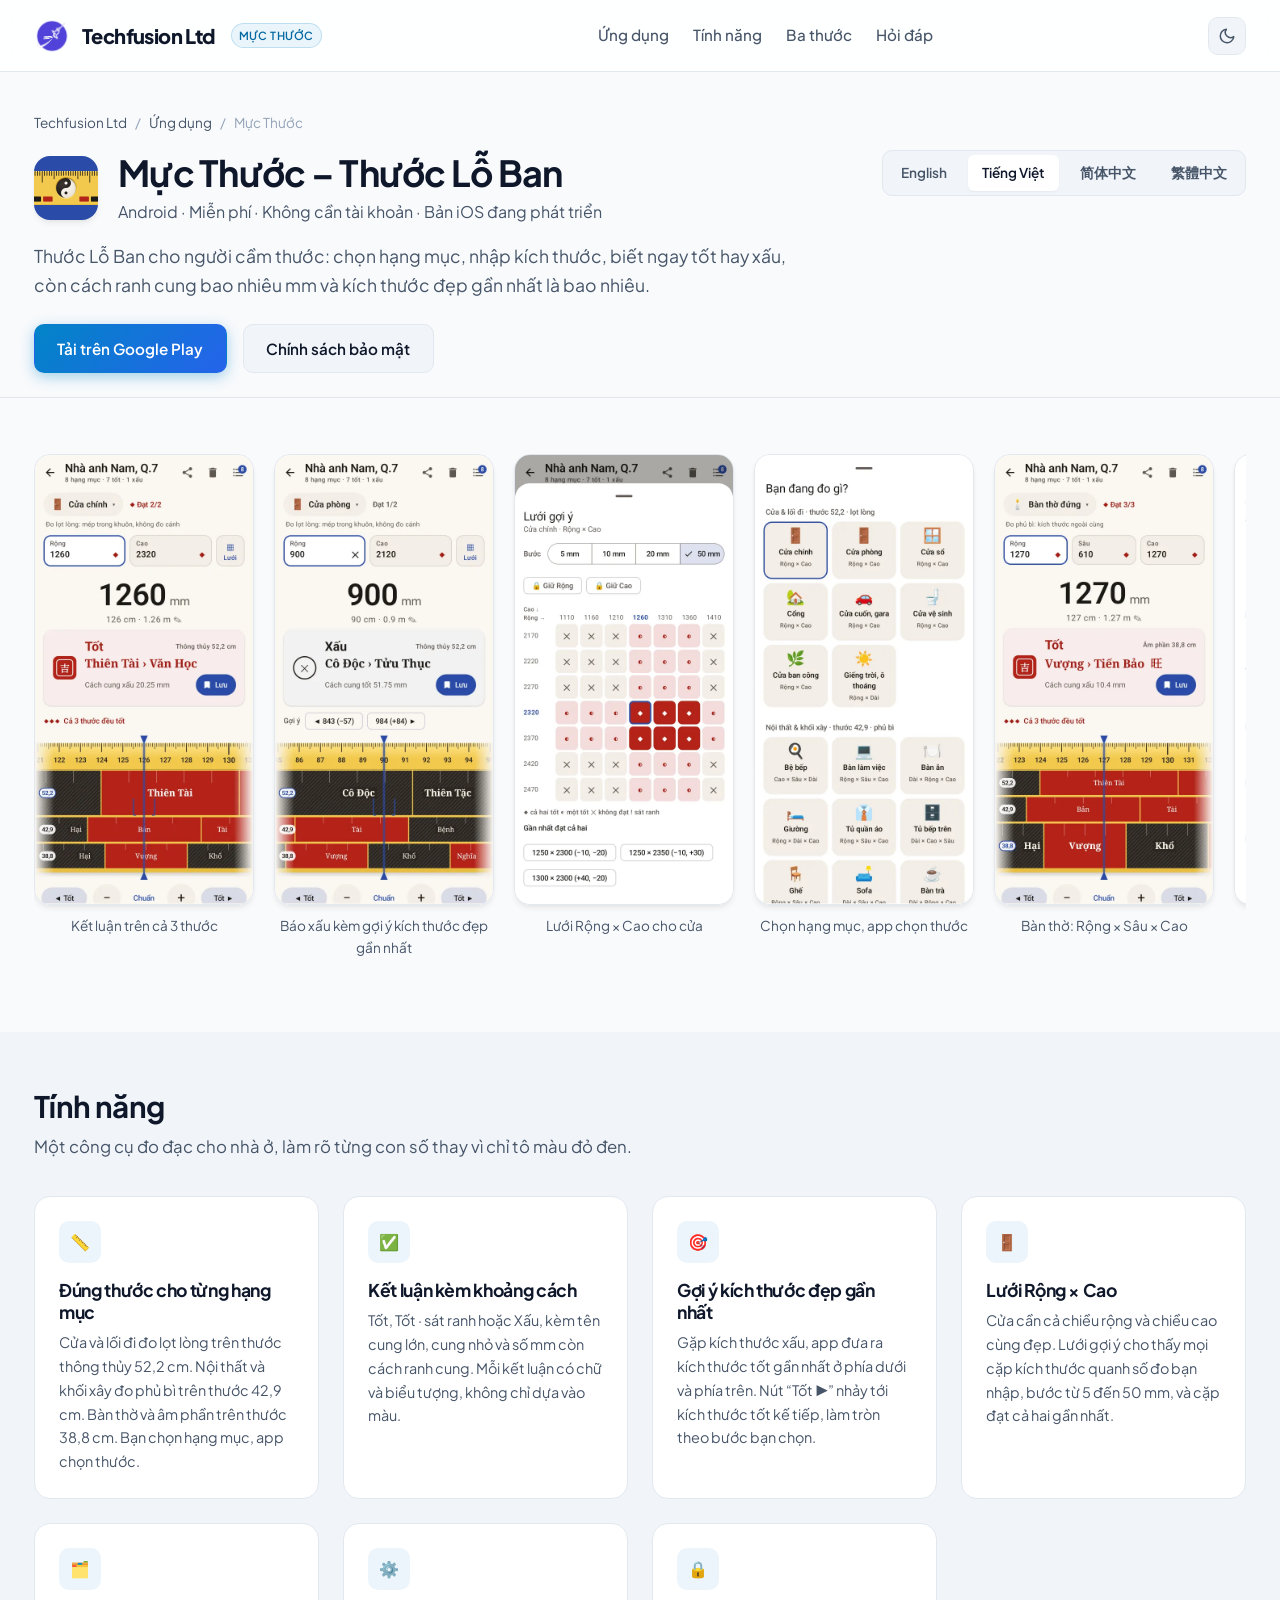
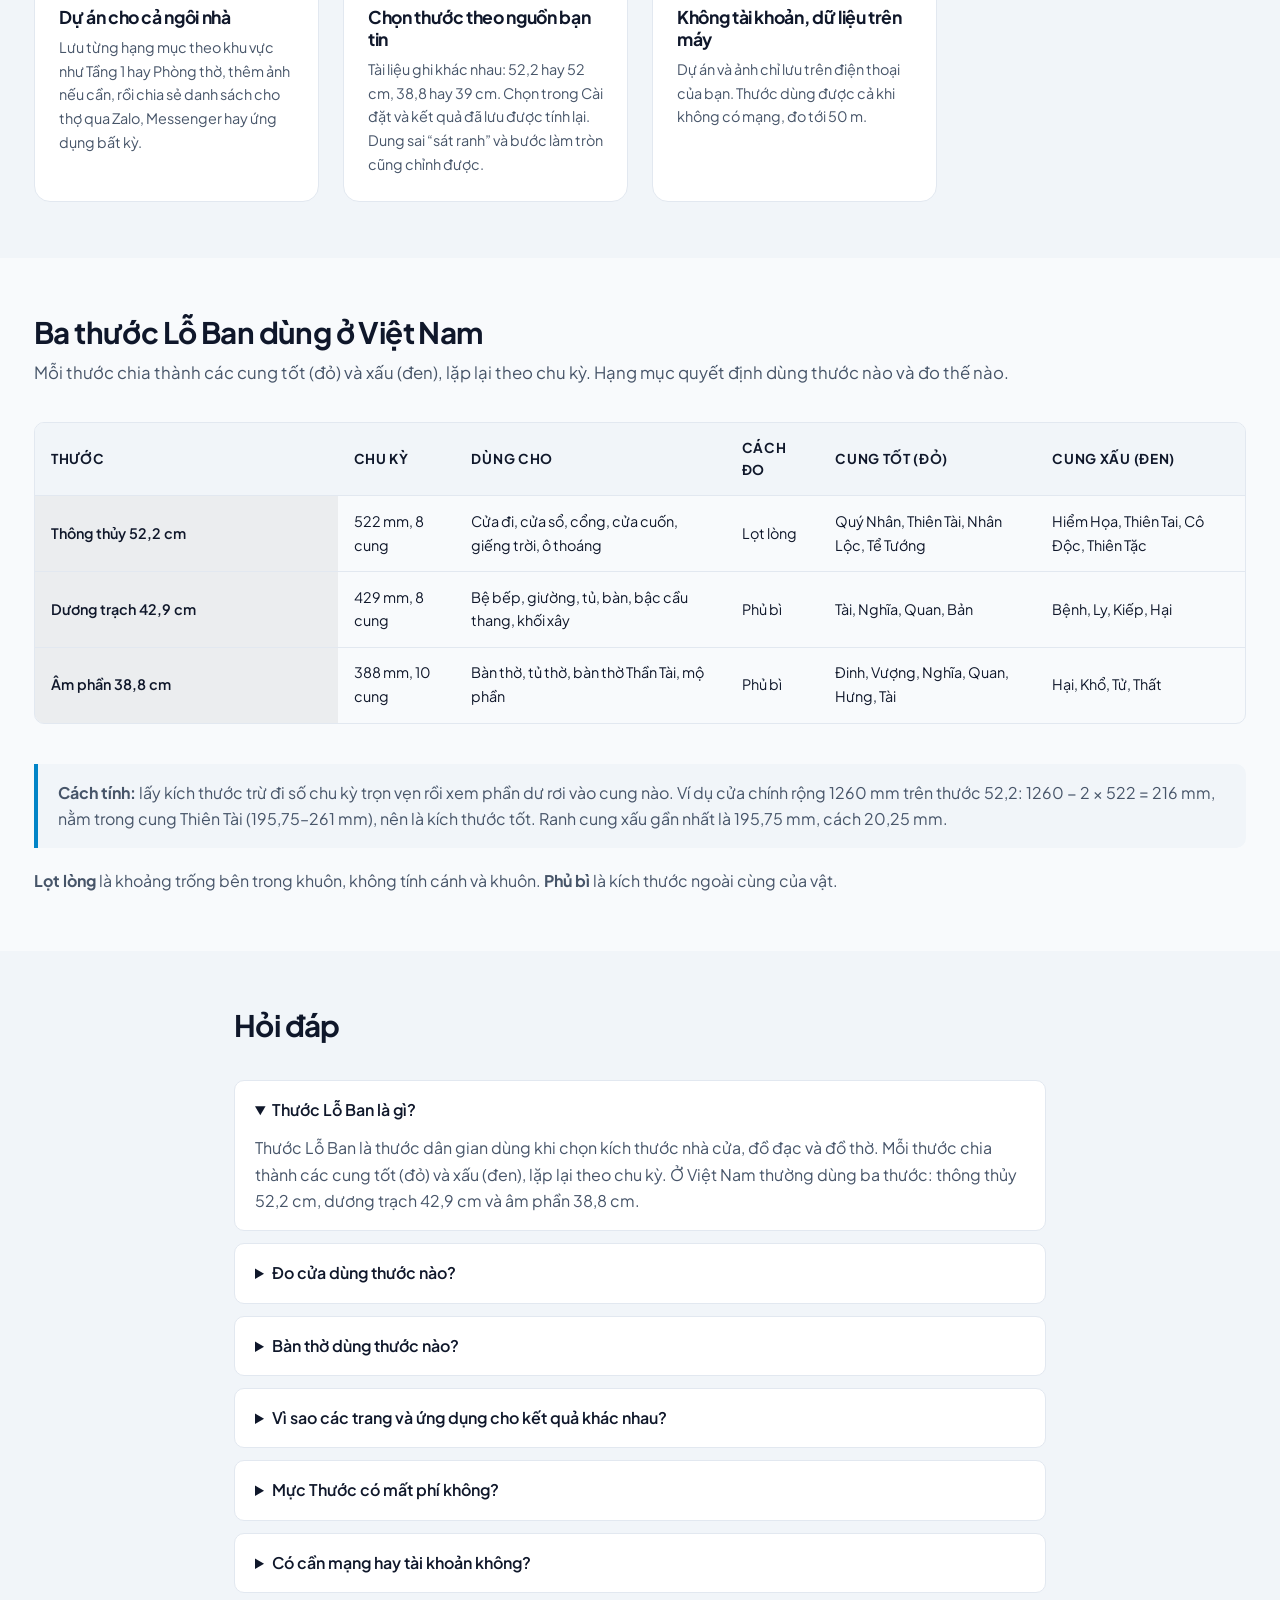
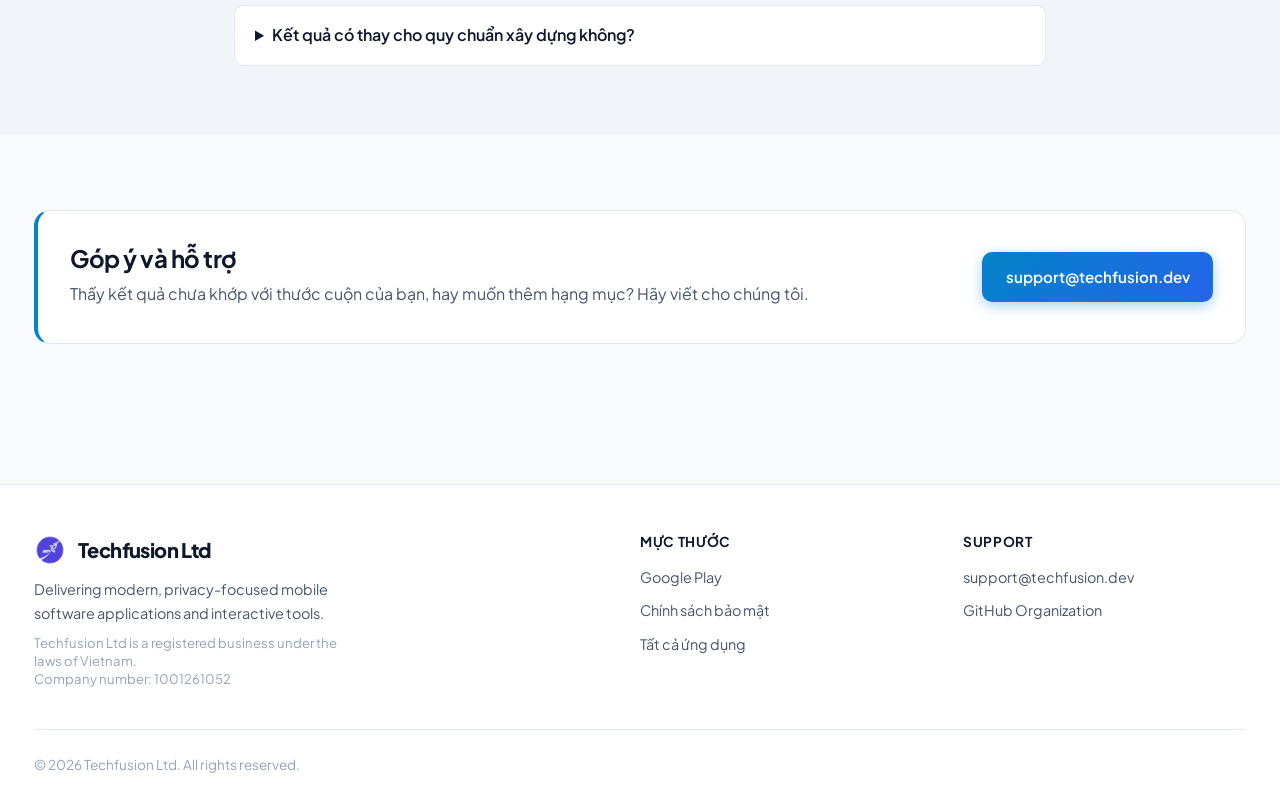
==== muc-thuoc/index.html @ e39470ac "feat(muc-thuoc): pass UTM tags to Google Play and tag store clicks A visit tagged with utm_* (the ap" ====
<!DOCTYPE html>
<html lang="vi">
<head>
  <meta charset="UTF-8">
  <meta name="viewport" content="width=device-width, initial-scale=1.0">
  <title>Mực Thước – Thước Lỗ Ban: tra cung tốt xấu cho cửa, nội thất, bàn thờ</title>
  <meta name="description" content="Mực Thước là ứng dụng thước Lỗ Ban cho Android. Đo cửa trên thước thông thủy 52,2 cm, nội thất trên thước 42,9 cm, bàn thờ trên thước 38,8 cm. Báo tốt hay xấu, cách ranh cung bao nhiêu mm và gợi ý kích thước đẹp gần nhất.">
  <link rel="icon" type="image/png" sizes="48x48" href="../assets/muc-thuoc/favicon-48.png">
  <link rel="apple-touch-icon" href="../assets/muc-thuoc/apple-touch-icon.png">
  <link rel="canonical" href="https://tf.io.vn/muc-thuoc/">
  <link rel="alternate" hreflang="vi" href="https://tf.io.vn/muc-thuoc/">
  <link rel="alternate" hreflang="en" href="https://tf.io.vn/muc-thuoc/en.html">
  <link rel="alternate" hreflang="zh-Hans" href="https://tf.io.vn/muc-thuoc/zh-hans.html">
  <link rel="alternate" hreflang="zh-Hant" href="https://tf.io.vn/muc-thuoc/zh-hant.html">
  <link rel="alternate" hreflang="x-default" href="https://tf.io.vn/muc-thuoc/">
  <meta property="og:type" content="website">
  <meta property="og:title" content="Mực Thước – Thước Lỗ Ban">
  <meta property="og:description" content="Chọn hạng mục, nhập kích thước, biết ngay tốt hay xấu và kích thước đẹp gần nhất. Thước 52,2 · 42,9 · 38,8 cm.">
  <meta property="og:image" content="https://tf.io.vn/assets/muc-thuoc/og.jpg">
  <meta property="og:url" content="https://tf.io.vn/muc-thuoc/">

  <!-- Modern Google Fonts -->
  <link rel="preconnect" href="https://fonts.googleapis.com">
  <link rel="preconnect" href="https://fonts.gstatic.com" crossorigin>
  <link href="https://fonts.googleapis.com/css2?family=JetBrains+Mono:wght@400;500;600&family=Plus+Jakarta+Sans:wght@400;500;600;700;800&display=swap" rel="stylesheet">

  <!-- Stylesheet -->
  <link rel="stylesheet" href="../css/style.css">

  <script type="application/ld+json">
  {
    "@context": "https://schema.org",
    "@type": "MobileApplication",
    "name": "Mực Thước – Thước Lỗ Ban",
    "alternateName": ["Mực Thước", "墨尺", "Thước Lỗ Ban"],
    "inLanguage": "vi",
    "operatingSystem": "Android",
    "applicationCategory": "UtilitiesApplication",
    "description": "Ứng dụng thước Lỗ Ban: đo cửa trên thước thông thủy 52,2 cm (lọt lòng), nội thất trên thước dương trạch 42,9 cm và bàn thờ trên thước âm phần 38,8 cm (phủ bì). Báo tốt, sát ranh hoặc xấu kèm khoảng cách tới ranh cung, gợi ý kích thước đẹp gần nhất, lưới Rộng × Cao cho cửa và dự án lưu theo khu vực.",
    "url": "https://tf.io.vn/muc-thuoc/",
    "image": "https://tf.io.vn/assets/muc-thuoc/icon.png",
    "downloadUrl": "https://play.google.com/store/apps/details?id=dev.techfusion.luban",
    "screenshot": [
      "https://tf.io.vn/assets/muc-thuoc/ruler.webp",
      "https://tf.io.vn/assets/muc-thuoc/suggest.webp",
      "https://tf.io.vn/assets/muc-thuoc/grid.webp"
    ],
    "offers": { "@type": "Offer", "price": "0", "priceCurrency": "VND" },
    "publisher": { "@type": "Organization", "name": "Techfusion Ltd", "url": "https://tf.io.vn/", "email": "support@techfusion.dev" }
  }
  </script>
</head>
<body>

  <!-- Site Navigation Header -->
  <header class="site-header">
    <div class="container header-inner">
      <a href="../index.html" class="brand" aria-label="Techfusion Ltd Home">
        <img src="../assets/logo.png" class="brand-logo" alt="Techfusion Ltd Logo" width="36" height="36">
        <span class="brand-text">Techfusion Ltd</span>
        <span class="brand-badge">Mực Thước</span>
      </a>

      <nav aria-label="Main Navigation">
        <ul class="nav-links">
          <li><a href="../index.html#apps" class="nav-link">Ứng dụng</a></li>
          <li><a href="#features" class="nav-link">Tính năng</a></li>
          <li><a href="#rulers" class="nav-link">Ba thước</a></li>
          <li><a href="#faq" class="nav-link">Hỏi đáp</a></li>
        </ul>
      </nav>

      <div class="header-actions">
        <button id="theme-toggle" class="theme-toggle-btn" aria-label="Toggle Dark / Light Theme" title="Toggle Theme">
          <svg id="sun-icon" viewBox="0 0 24 24" fill="none" stroke="currentColor" stroke-width="2" stroke-linecap="round" stroke-linejoin="round">
            <circle cx="12" cy="12" r="5"></circle>
            <line x1="12" y1="1" x2="12" y2="3"></line>
            <line x1="12" y1="21" x2="12" y2="23"></line>
            <line x1="4.22" y1="4.22" x2="5.64" y2="5.64"></line>
            <line x1="18.36" y1="18.36" x2="19.78" y2="19.78"></line>
            <line x1="1" y1="12" x2="3" y2="12"></line>
            <line x1="21" y1="12" x2="23" y2="12"></line>
            <line x1="4.22" y1="19.78" x2="5.64" y2="18.36"></line>
            <line x1="18.36" y1="5.64" x2="19.78" y2="4.22"></line>
          </svg>
          <svg id="moon-icon" style="display:none;" viewBox="0 0 24 24" fill="none" stroke="currentColor" stroke-width="2" stroke-linecap="round" stroke-linejoin="round">
            <path d="M21 12.79A9 9 0 1 1 11.21 3 7 7 0 0 0 21 12.79z"></path>
          </svg>
        </button>
      </div>
    </div>
  </header>

  <!-- Main Content Area -->
  <main class="main-content">

    <!-- App Header Bar -->
    <section class="policy-header">
      <div class="container">

        <nav class="breadcrumb" aria-label="Breadcrumb">
          <a href="../index.html">Techfusion Ltd</a>
          <span>/</span>
          <a href="../index.html#apps">Ứng dụng</a>
          <span>/</span>
          <span>Mực Thước</span>
        </nav>

        <div class="policy-title-container">
          <div style="display: flex; align-items: center; gap: 1.25rem; flex-wrap: wrap;">
            <div class="app-icon" style="box-shadow: var(--shadow-md);"><img src="../assets/muc-thuoc/icon.png" alt="Mực Thước app icon" width="64" height="64"></div>
            <div>
              <h1 class="policy-title">Mực Thước – Thước Lỗ Ban</h1>
              <p style="margin-top: 0.25rem; font-size: 1rem;">Android · Miễn phí · Không cần tài khoản · Bản iOS đang phát triển</p>
            </div>
          </div>

          <nav class="language-switch-bar" aria-label="Language Selector">
            <a class="lang-btn" href="en.html" hreflang="en">English</a>
            <a class="lang-btn active" href="./" hreflang="vi" aria-current="page">Tiếng Việt</a>
            <a class="lang-btn" href="zh-hans.html" hreflang="zh-Hans">简体中文</a>
            <a class="lang-btn" href="zh-hant.html" hreflang="zh-Hant">繁體中文</a>
          </nav>
        </div>

        <p style="font-size: 1.1rem; max-width: 760px; margin-bottom: 1.5rem;">
          Thước Lỗ Ban cho người cầm thước: chọn hạng mục, nhập kích thước, biết ngay tốt hay xấu, còn cách ranh cung bao nhiêu mm và kích thước đẹp gần nhất là bao nhiêu.
        </p>

        <div class="hero-actions" style="justify-content: flex-start;">
          <a href="https://play.google.com/store/apps/details?id=dev.techfusion.luban" data-umami-event="google-play" class="btn btn-primary" rel="noopener">Tải trên Google Play</a>
          <a href="../privacy/muc-thuoc.html" class="btn btn-secondary">Chính sách bảo mật</a>
        </div>
      </div>
    </section>

    <!-- Screenshots -->
    <section class="section" aria-label="Ảnh màn hình">
      <div class="container">
        <div class="screens">
          <figure>
            <img src="../assets/muc-thuoc/ruler.webp" width="540" height="1112" alt="Cửa chính rộng 1260 mm: Tốt, cung Thiên Tài trên thước thông thủy 52,2 cm, cả 3 thước đều tốt">
            <figcaption>Kết luận trên cả 3 thước</figcaption>
          </figure>
          <figure>
            <img src="../assets/muc-thuoc/suggest.webp" width="540" height="1112" loading="lazy" alt="Cửa phòng rộng 900 mm: Xấu, cung Cô Độc, gợi ý 843 mm hoặc 984 mm">
            <figcaption>Báo xấu kèm gợi ý kích thước đẹp gần nhất</figcaption>
          </figure>
          <figure>
            <img src="../assets/muc-thuoc/grid.webp" width="540" height="1112" loading="lazy" alt="Lưới gợi ý Rộng × Cao cho cửa chính, bước 50 mm">
            <figcaption>Lưới Rộng × Cao cho cửa</figcaption>
          </figure>
          <figure>
            <img src="../assets/muc-thuoc/presets.webp" width="540" height="1112" loading="lazy" alt="Chọn hạng mục: cửa, cổng, giếng trời, bệ bếp, giường, tủ quần áo">
            <figcaption>Chọn hạng mục, app chọn thước</figcaption>
          </figure>
          <figure>
            <img src="../assets/muc-thuoc/altar.webp" width="540" height="1112" loading="lazy" alt="Bàn thờ đứng rộng 1270 mm: Tốt, cung Vượng trên thước âm phần 38,8 cm, đạt 3/3">
            <figcaption>Bàn thờ: Rộng × Sâu × Cao</figcaption>
          </figure>
          <figure>
            <img src="../assets/muc-thuoc/items.webp" width="540" height="1112" loading="lazy" alt="Danh sách hạng mục của dự án, nhóm theo khu vực">
            <figcaption>Lưu hạng mục theo dự án</figcaption>
          </figure>
        </div>
      </div>
    </section>

    <!-- Features -->
    <section id="features" class="section" style="background-color: var(--bg-surface);">
      <div class="container">
        <div class="section-header">
          <h2 class="section-title">Tính năng</h2>
          <p class="section-desc">Một công cụ đo đạc cho nhà ở, làm rõ từng con số thay vì chỉ tô màu đỏ đen.</p>
        </div>

        <div class="features-grid">
          <div class="feature-box">
            <div class="feature-box-icon">📏</div>
            <h3 class="feature-box-title">Đúng thước cho từng hạng mục</h3>
            <p class="feature-box-desc">Cửa và lối đi đo lọt lòng trên thước thông thủy 52,2 cm. Nội thất và khối xây đo phủ bì trên thước 42,9 cm. Bàn thờ và âm phần trên thước 38,8 cm. Bạn chọn hạng mục, app chọn thước.</p>
          </div>
          <div class="feature-box">
            <div class="feature-box-icon">✅</div>
            <h3 class="feature-box-title">Kết luận kèm khoảng cách</h3>
            <p class="feature-box-desc">Tốt, Tốt · sát ranh hoặc Xấu, kèm tên cung lớn, cung nhỏ và số mm còn cách ranh cung. Mỗi kết luận có chữ và biểu tượng, không chỉ dựa vào màu.</p>
          </div>
          <div class="feature-box">
            <div class="feature-box-icon">🎯</div>
            <h3 class="feature-box-title">Gợi ý kích thước đẹp gần nhất</h3>
            <p class="feature-box-desc">Gặp kích thước xấu, app đưa ra kích thước tốt gần nhất ở phía dưới và phía trên. Nút “Tốt ▶” nhảy tới kích thước tốt kế tiếp, làm tròn theo bước bạn chọn.</p>
          </div>
          <div class="feature-box">
            <div class="feature-box-icon">🚪</div>
            <h3 class="feature-box-title">Lưới Rộng × Cao</h3>
            <p class="feature-box-desc">Cửa cần cả chiều rộng và chiều cao cùng đẹp. Lưới gợi ý cho thấy mọi cặp kích thước quanh số đo bạn nhập, bước từ 5 đến 50 mm, và cặp đạt cả hai gần nhất.</p>
          </div>
          <div class="feature-box">
            <div class="feature-box-icon">🗂️</div>
            <h3 class="feature-box-title">Dự án cho cả ngôi nhà</h3>
            <p class="feature-box-desc">Lưu từng hạng mục theo khu vực như Tầng 1 hay Phòng thờ, thêm ảnh nếu cần, rồi chia sẻ danh sách cho thợ qua Zalo, Messenger hay ứng dụng bất kỳ.</p>
          </div>
          <div class="feature-box">
            <div class="feature-box-icon">⚙️</div>
            <h3 class="feature-box-title">Chọn thước theo nguồn bạn tin</h3>
            <p class="feature-box-desc">Tài liệu ghi khác nhau: 52,2 hay 52 cm, 38,8 hay 39 cm. Chọn trong Cài đặt và kết quả đã lưu được tính lại. Dung sai “sát ranh” và bước làm tròn cũng chỉnh được.</p>
          </div>
          <div class="feature-box">
            <div class="feature-box-icon">🔒</div>
            <h3 class="feature-box-title">Không tài khoản, dữ liệu trên máy</h3>
            <p class="feature-box-desc">Dự án và ảnh chỉ lưu trên điện thoại của bạn. Thước dùng được cả khi không có mạng, đo tới 50 m.</p>
          </div>
        </div>
      </div>
    </section>

    <!-- The three rulers -->
    <section id="rulers" class="section">
      <div class="container">
        <div class="section-header">
          <h2 class="section-title">Ba thước Lỗ Ban dùng ở Việt Nam</h2>
          <p class="section-desc">Mỗi thước chia thành các cung tốt (đỏ) và xấu (đen), lặp lại theo chu kỳ. Hạng mục quyết định dùng thước nào và đo thế nào.</p>
        </div>

        <div class="summary-table-container">
          <table class="summary-table">
            <thead>
              <tr>
                <th>Thước</th>
                <th>Chu kỳ</th>
                <th>Dùng cho</th>
                <th>Cách đo</th>
                <th>Cung tốt (đỏ)</th>
                <th>Cung xấu (đen)</th>
              </tr>
            </thead>
            <tbody>
              <tr>
                <td>Thông thủy 52,2 cm</td>
                <td>522 mm, 8 cung</td>
                <td>Cửa đi, cửa sổ, cổng, cửa cuốn, giếng trời, ô thoáng</td>
                <td>Lọt lòng</td>
                <td>Quý Nhân, Thiên Tài, Nhân Lộc, Tể Tướng</td>
                <td>Hiểm Họa, Thiên Tai, Cô Độc, Thiên Tặc</td>
              </tr>
              <tr>
                <td>Dương trạch 42,9 cm</td>
                <td>429 mm, 8 cung</td>
                <td>Bệ bếp, giường, tủ, bàn, bậc cầu thang, khối xây</td>
                <td>Phủ bì</td>
                <td>Tài, Nghĩa, Quan, Bản</td>
                <td>Bệnh, Ly, Kiếp, Hại</td>
              </tr>
              <tr>
                <td>Âm phần 38,8 cm</td>
                <td>388 mm, 10 cung</td>
                <td>Bàn thờ, tủ thờ, bàn thờ Thần Tài, mộ phần</td>
                <td>Phủ bì</td>
                <td>Đinh, Vượng, Nghĩa, Quan, Hưng, Tài</td>
                <td>Hại, Khổ, Tử, Thất</td>
              </tr>
            </tbody>
          </table>
        </div>

        <div class="highlight-box">
          <p><strong>Cách tính:</strong> lấy kích thước trừ đi số chu kỳ trọn vẹn rồi xem phần dư rơi vào cung nào. Ví dụ cửa chính rộng 1260 mm trên thước 52,2: 1260 − 2 × 522 = 216 mm, nằm trong cung Thiên Tài (195,75–261 mm), nên là kích thước tốt. Ranh cung xấu gần nhất là 195,75 mm, cách 20,25 mm.</p>
        </div>
        <p><strong>Lọt lòng</strong> là khoảng trống bên trong khuôn, không tính cánh và khuôn. <strong>Phủ bì</strong> là kích thước ngoài cùng của vật.</p>
      </div>
    </section>

    <!-- FAQ -->
    <section id="faq" class="section" style="background-color: var(--bg-surface);">
      <div class="container faq" style="max-width: 860px;">
        <div class="section-header">
          <h2 class="section-title">Hỏi đáp</h2>
        </div>

        <details open>
          <summary>Thước Lỗ Ban là gì?</summary>
          <p>Thước Lỗ Ban là thước dân gian dùng khi chọn kích thước nhà cửa, đồ đạc và đồ thờ. Mỗi thước chia thành các cung tốt (đỏ) và xấu (đen), lặp lại theo chu kỳ. Ở Việt Nam thường dùng ba thước: thông thủy 52,2 cm, dương trạch 42,9 cm và âm phần 38,8 cm.</p>
        </details>
        <details>
          <summary>Đo cửa dùng thước nào?</summary>
          <p>Thước thông thủy 52,2 cm, đo lọt lòng: khoảng trống bên trong khuôn cửa, không tính cánh. Nên kiểm tra cả chiều rộng và chiều cao. Mực Thước báo “Đạt 2/2” khi cả hai cùng tốt, và lưới Rộng × Cao giúp tìm cặp kích thước đạt cả hai.</p>
        </details>
        <details>
          <summary>Bàn thờ dùng thước nào?</summary>
          <p>Thước âm phần 38,8 cm (thước Đinh Lan), đo phủ bì: kích thước ngoài cùng của bàn thờ. Nên kiểm tra cả rộng, sâu và cao.</p>
        </details>
        <details>
          <summary>Vì sao các trang và ứng dụng cho kết quả khác nhau?</summary>
          <p>Vì các nguồn không thống nhất: thước thông thủy được ghi 52,2 hoặc 52 cm, thước âm phần 38,8 hoặc 39 cm, và có nơi dùng thước 38,8 cho cả đồ nội thất. Nhiều kích thước phổ biến lại nằm sát ranh cung, nên chỉ lệch vài mm là đổi kết luận. Mực Thước ghi rõ thước đã dùng cho mỗi kết quả, cho chọn biến thể trong Cài đặt và báo “sát ranh” khi kích thước cách ranh ít hơn mức dung sai.</p>
        </details>
        <details>
          <summary>Mực Thước có mất phí không?</summary>
          <p>Tải và dùng thước miễn phí, kèm 1 dự án. Mua một lần trên Google Play để tạo dự án không giới hạn và tắt quảng cáo, hoặc chỉ mua gói tắt quảng cáo. Bản miễn phí có một banner nhỏ ở danh sách dự án, không bao giờ che thước hay kết luận.</p>
        </details>
        <details>
          <summary>Có cần mạng hay tài khoản không?</summary>
          <p>Không cần tài khoản. Thước và dự án dùng được khi không có mạng. Mạng chỉ dùng để tải quảng cáo và mua hàng qua Google Play.</p>
        </details>
        <details>
          <summary>Kết quả có thay cho quy chuẩn xây dựng không?</summary>
          <p>Không. Thước Lỗ Ban là phong tục để tham khảo. Kích thước cửa, cầu thang hay lan can vẫn phải theo quy chuẩn xây dựng và tư vấn kỹ thuật.</p>
        </details>
      </div>
    </section>

    <!-- Support & Contact Section -->
    <section id="contact" class="section">
      <div class="container">
        <div class="highlight-box" style="background-color: var(--bg-secondary); border: 1px solid var(--border-subtle); border-left: 4px solid var(--accent-primary); border-radius: var(--radius-lg); padding: 2rem; display: flex; justify-content: space-between; align-items: center; flex-wrap: wrap; gap: 1.5rem;">
          <div>
            <h2 style="font-size: 1.5rem; margin-bottom: 0.5rem;">Góp ý và hỗ trợ</h2>
            <p style="margin-bottom: 0.25rem;">Thấy kết quả chưa khớp với thước cuộn của bạn, hay muốn thêm hạng mục? Hãy viết cho chúng tôi.</p>
          </div>
          <div>
            <a href="mailto:support@techfusion.dev" class="btn btn-primary">support@techfusion.dev</a>
          </div>
        </div>
      </div>
    </section>

  </main>

  <!-- Global Footer -->
  <footer class="site-footer">
    <div class="container">
      <div class="footer-inner">
        <div class="footer-brand">
          <div class="brand" style="margin-bottom: 0.75rem;">
            <img src="../assets/logo.png" class="brand-logo" alt="Techfusion Ltd Logo" width="32" height="32">
            <span class="brand-text">Techfusion Ltd</span>
          </div>
          <p>Delivering modern, privacy-focused mobile software applications and interactive tools.</p>
          <p style="font-size: 0.82rem; color: var(--text-muted); margin-top: 0.5rem; line-height: 1.4;">
            Techfusion Ltd is a registered business under the laws of Vietnam.<br>Company number: 1001261052
          </p>
        </div>

        <div>
          <h4 class="footer-heading">Mực Thước</h4>
          <ul class="footer-links">
            <li><a href="https://play.google.com/store/apps/details?id=dev.techfusion.luban" data-umami-event="google-play" rel="noopener">Google Play</a></li>
            <li><a href="../privacy/muc-thuoc.html">Chính sách bảo mật</a></li>
            <li><a href="../index.html#apps">Tất cả ứng dụng</a></li>
          </ul>
        </div>

        <div>
          <h4 class="footer-heading">Support</h4>
          <ul class="footer-links">
            <li><a href="mailto:support@techfusion.dev">support@techfusion.dev</a></li>
            <li><a href="https://github.com/techfusionltd" target="_blank" rel="noopener">GitHub Organization</a></li>
          </ul>
        </div>
      </div>

      <div class="footer-bottom">
        <div>&copy; 2026 Techfusion Ltd. All rights reserved.</div>
      </div>
    </div>
  </footer>

  <script src="../js/main.js"></script>
</body>
</html>
---- css/style.css ----
:root {
  --font-sans: 'Plus Jakarta Sans', -apple-system, BlinkMacSystemFont, 'Segoe UI', Roboto, Helvetica, Arial, sans-serif;
  --font-mono: 'JetBrains Mono', ui-monospace, SFMono-Regular, Menlo, Monaco, Consolas, monospace;

  /* Color Palette - Default Dark/Modern Slate */
  --bg-primary: #0b0f19;
  --bg-secondary: #111827;
  --bg-surface: #1a2234;
  --bg-surface-hover: #222d44;
  --bg-glass: rgba(17, 24, 39, 0.75);
  --border-subtle: #243049;
  --border-focus: #3b82f6;

  --text-primary: #f8fafc;
  --text-secondary: #94a3b8;
  --text-muted: #64748b;
  
  --accent-primary: #38bdf8;
  --accent-secondary: #818cf8;
  --accent-glow: rgba(56, 189, 248, 0.15);
  
  --badge-bg: rgba(56, 189, 248, 0.1);
  --badge-text: #38bdf8;
  --badge-border: rgba(56, 189, 248, 0.25);

  --success: #10b981;
  --success-bg: rgba(16, 185, 129, 0.1);
  --warning: #f59e0b;
  --warning-bg: rgba(245, 158, 11, 0.1);

  --shadow-sm: 0 1px 2px 0 rgba(0, 0, 0, 0.05);
  --shadow-md: 0 4px 6px -1px rgba(0, 0, 0, 0.2), 0 2px 4px -2px rgba(0, 0, 0, 0.2);
  --shadow-lg: 0 10px 25px -3px rgba(0, 0, 0, 0.3), 0 4px 6px -4px rgba(0, 0, 0, 0.3);

  --radius-sm: 6px;
  --radius-md: 10px;
  --radius-lg: 16px;
  --radius-full: 9999px;

  --container-width: 1260px;
  --header-height: 72px;
}

[data-theme="light"] {
  --bg-primary: #f8fafc;
  --bg-secondary: #ffffff;
  --bg-surface: #f1f5f9;
  --bg-surface-hover: #e2e8f0;
  --bg-glass: rgba(255, 255, 255, 0.85);
  --border-subtle: #e2e8f0;
  --border-focus: #2563eb;

  --text-primary: #0f172a;
  --text-secondary: #475569;
  --text-muted: #94a3b8;

  --accent-primary: #0284c7;
  --accent-secondary: #4f46e5;
  --accent-glow: rgba(2, 132, 199, 0.12);

  --badge-bg: rgba(2, 132, 199, 0.08);
  --badge-text: #0369a1;
  --badge-border: rgba(2, 132, 199, 0.2);

  --shadow-sm: 0 1px 2px 0 rgba(0, 0, 0, 0.05);
  --shadow-md: 0 4px 6px -1px rgba(0, 0, 0, 0.07), 0 2px 4px -2px rgba(0, 0, 0, 0.05);
  --shadow-lg: 0 10px 25px -3px rgba(0, 0, 0, 0.08), 0 4px 6px -4px rgba(0, 0, 0, 0.04);
}

/* Reset & Base Setup */
*, *::before, *::after {
  box-sizing: border-box;
  margin: 0;
  padding: 0;
}

html {
  scroll-behavior: smooth;
  font-size: 16px;
  color-scheme: dark light;
}

body {
  font-family: var(--font-sans);
  background-color: var(--bg-primary);
  color: var(--text-primary);
  line-height: 1.65;
  -webkit-font-smoothing: antialiased;
  -moz-osx-font-smoothing: grayscale;
  min-height: 100vh;
  display: flex;
  flex-direction: column;
}

/* Global Layout Containers */
.container {
  width: 100%;
  max-width: var(--container-width);
  margin-left: auto;
  margin-right: auto;
  padding-left: 1.5rem;
  padding-right: 1.5rem;
}

.main-content {
  flex: 1;
}

/* Typography */
h1, h2, h3, h4, h5, h6 {
  color: var(--text-primary);
  font-weight: 700;
  line-height: 1.25;
  letter-spacing: -0.02em;
}

h1 { font-size: 2.25rem; }
h2 { font-size: 1.75rem; }
h3 { font-size: 1.25rem; }

p {
  color: var(--text-secondary);
}

a {
  color: var(--accent-primary);
  text-decoration: none;
  transition: color 0.2s ease, opacity 0.2s ease;
}

a:hover {
  text-decoration: underline;
}

code, kbd, samp, pre {
  font-family: var(--font-mono);
  font-size: 0.9em;
}

code {
  background-color: var(--bg-surface);
  color: var(--accent-primary);
  padding: 0.15em 0.4em;
  border-radius: var(--radius-sm);
  border: 1px solid var(--border-subtle);
}

/* Header & Navbar */
.site-header {
  position: sticky;
  top: 0;
  z-index: 50;
  background-color: var(--bg-glass);
  backdrop-filter: blur(12px);
  -webkit-backdrop-filter: blur(12px);
  border-bottom: 1px solid var(--border-subtle);
  height: var(--header-height);
  display: flex;
  align-items: center;
}

.header-inner {
  display: flex;
  align-items: center;
  justify-content: space-between;
  width: 100%;
}

.brand {
  display: flex;
  align-items: center;
  gap: 0.75rem;
  font-weight: 800;
  font-size: 1.25rem;
  color: var(--text-primary);
  text-decoration: none;
}

.brand:hover {
  text-decoration: none;
}

.brand-icon {
  width: 36px;
  height: 36px;
  border-radius: 50%;
  display: flex;
  align-items: center;
  justify-content: center;
  overflow: hidden;
}

.brand-logo {
  width: 36px;
  height: 36px;
  border-radius: 50%;
  object-fit: contain;
  display: block;
  flex-shrink: 0;
}

.footer-brand .brand-logo {
  width: 32px;
  height: 32px;
}

.brand-text {
  letter-spacing: -0.03em;
}

.brand-badge {
  font-size: 0.7rem;
  text-transform: uppercase;
  letter-spacing: 0.05em;
  background: var(--badge-bg);
  color: var(--badge-text);
  border: 1px solid var(--badge-border);
  padding: 0.15rem 0.45rem;
  border-radius: var(--radius-full);
  font-weight: 600;
  margin-left: 0.25rem;
}

.nav-links {
  display: flex;
  align-items: center;
  gap: 1.5rem;
  list-style: none;
}

.nav-link {
  color: var(--text-secondary);
  font-weight: 500;
  font-size: 0.95rem;
  transition: color 0.2s ease;
  text-decoration: none;
}

.nav-link:hover, .nav-link.active {
  color: var(--text-primary);
  text-decoration: none;
}

.header-actions {
  display: flex;
  align-items: center;
  gap: 0.75rem;
}

.theme-toggle-btn {
  background: var(--bg-surface);
  border: 1px solid var(--border-subtle);
  color: var(--text-secondary);
  width: 38px;
  height: 38px;
  border-radius: var(--radius-md);
  display: flex;
  align-items: center;
  justify-content: center;
  cursor: pointer;
  transition: all 0.2s ease;
}

.theme-toggle-btn:hover {
  background: var(--bg-surface-hover);
  color: var(--text-primary);
  border-color: var(--accent-primary);
}

.theme-toggle-btn svg {
  width: 18px;
  height: 18px;
}

/* Hero Section */
.hero {
  padding: 4.5rem 0 3rem;
  position: relative;
  overflow: hidden;
}

.hero-glow {
  position: absolute;
  top: -100px;
  left: 50%;
  transform: translateX(-50%);
  width: 600px;
  height: 400px;
  background: radial-gradient(circle, var(--accent-glow) 0%, rgba(0,0,0,0) 70%);
  pointer-events: none;
  z-index: -1;
}

.hero-content {
  text-align: center;
  max-width: 780px;
  margin: 0 auto;
}

.hero-pill {
  display: inline-flex;
  align-items: center;
  gap: 0.5rem;
  background-color: var(--badge-bg);
  border: 1px solid var(--badge-border);
  color: var(--badge-text);
  font-size: 0.85rem;
  font-weight: 600;
  padding: 0.35rem 0.9rem;
  border-radius: var(--radius-full);
  margin-bottom: 1.5rem;
}

.hero-title {
  font-size: 3rem;
  line-height: 1.15;
  margin-bottom: 1.25rem;
  letter-spacing: -0.03em;
}

.hero-subtitle {
  font-size: 1.15rem;
  color: var(--text-secondary);
  line-height: 1.6;
  margin-bottom: 2rem;
}

.hero-actions {
  display: flex;
  justify-content: center;
  gap: 1rem;
  flex-wrap: wrap;
}

/* Buttons */
.btn {
  display: inline-flex;
  align-items: center;
  justify-content: center;
  gap: 0.5rem;
  padding: 0.7rem 1.4rem;
  border-radius: var(--radius-md);
  font-weight: 600;
  font-size: 0.95rem;
  cursor: pointer;
  transition: all 0.2s ease;
  text-decoration: none;
  border: 1px solid transparent;
}

.btn:hover {
  text-decoration: none;
}

.btn-primary {
  background: linear-gradient(135deg, #0284c7 0%, #2563eb 100%);
  color: #ffffff;
  box-shadow: 0 4px 14px rgba(2, 132, 199, 0.35);
}

.btn-primary:hover {
  opacity: 0.95;
  transform: translateY(-1px);
  box-shadow: 0 6px 20px rgba(2, 132, 199, 0.45);
}

.btn-secondary {
  background: var(--bg-surface);
  color: var(--text-primary);
  border-color: var(--border-subtle);
}

.btn-secondary:hover {
  background: var(--bg-surface-hover);
  border-color: var(--accent-primary);
}

.btn-sm {
  padding: 0.45rem 0.9rem;
  font-size: 0.85rem;
}

/* App Showcase Section */
.section {
  padding: 3.5rem 0;
}

.section-header {
  margin-bottom: 2.25rem;
}

.section-title {
  font-size: 1.85rem;
  margin-bottom: 0.5rem;
}

.section-desc {
  font-size: 1.05rem;
  color: var(--text-secondary);
}

/* Grid of Apps */
.apps-grid {
  display: grid;
  grid-template-columns: repeat(auto-fit, minmax(460px, 1fr));
  gap: 2rem;
}

.app-card {
  background-color: var(--bg-secondary);
  border: 1px solid var(--border-subtle);
  border-radius: var(--radius-lg);
  padding: 2.25rem;
  display: flex;
  flex-direction: column;
  transition: all 0.25s cubic-bezier(0.16, 1, 0.3, 1);
  box-shadow: var(--shadow-sm);
  position: relative;
  overflow: hidden;
}

.app-card:hover {
  transform: translateY(-3px);
  border-color: var(--accent-primary);
  box-shadow: var(--shadow-lg);
}

.app-card-header {
  display: flex;
  align-items: flex-start;
  gap: 1.25rem;
  margin-bottom: 1.25rem;
}

.app-icon {
  width: 64px;
  height: 64px;
  border-radius: var(--radius-lg);
  display: flex;
  align-items: center;
  justify-content: center;
  font-size: 1.75rem;
  flex-shrink: 0;
  box-shadow: var(--shadow-sm);
  overflow: hidden;
}

.app-icon img {
  width: 100%;
  height: 100%;
  object-fit: cover;
  display: block;
}

.app-icon-prank {
  background: linear-gradient(135deg, #f97316 0%, #ec4899 100%);
  color: #fff;
}

.app-icon-placeholder {
  background: var(--bg-surface);
  border: 1px dashed var(--border-subtle);
  color: var(--text-muted);
}

.app-meta {
  flex: 1;
  min-width: 0;
}

.app-title {
  font-size: 1.25rem;
  margin-bottom: 0.25rem;
  word-break: break-word;
}

.app-pkg {
  font-size: 0.8rem;
  color: var(--text-muted);
  font-family: var(--font-mono);
  display: flex;
  align-items: center;
  gap: 0.35rem;
}

.copy-badge-btn {
  background: none;
  border: none;
  color: var(--text-muted);
  cursor: pointer;
  padding: 2px;
  border-radius: 4px;
  display: inline-flex;
}

.copy-badge-btn:hover {
  color: var(--accent-primary);
}

.app-desc {
  font-size: 0.95rem;
  color: var(--text-secondary);
  margin-bottom: 1.25rem;
  flex: 1;
}

.app-tags {
  display: flex;
  flex-wrap: wrap;
  gap: 0.4rem;
  margin-bottom: 1.5rem;
}

.tag {
  font-size: 0.75rem;
  padding: 0.2rem 0.55rem;
  border-radius: var(--radius-full);
  background-color: var(--bg-surface);
  color: var(--text-secondary);
  border: 1px solid var(--border-subtle);
}

.tag-accent {
  background: var(--badge-bg);
  color: var(--badge-text);
  border-color: var(--badge-border);
}

.tag-success {
  background: var(--success-bg);
  color: var(--success);
  border-color: rgba(16, 185, 129, 0.2);
}

.app-card-footer {
  padding-top: 1rem;
  border-top: 1px solid var(--border-subtle);
  display: flex;
  align-items: center;
  justify-content: space-between;
}

.policy-link-btn {
  font-weight: 600;
  font-size: 0.9rem;
  display: inline-flex;
  align-items: center;
  gap: 0.4rem;
}

/* Feature & Philosophy Section */
.features-grid {
  display: grid;
  grid-template-columns: repeat(auto-fit, minmax(260px, 1fr));
  gap: 1.5rem;
  margin-top: 1.5rem;
}

.feature-box {
  background-color: var(--bg-secondary);
  border: 1px solid var(--border-subtle);
  border-radius: var(--radius-lg);
  padding: 1.5rem;
}

.feature-box-icon {
  width: 42px;
  height: 42px;
  border-radius: var(--radius-md);
  background-color: var(--badge-bg);
  color: var(--accent-primary);
  display: flex;
  align-items: center;
  justify-content: center;
  margin-bottom: 1rem;
}

.feature-box-icon svg {
  width: 22px;
  height: 22px;
}

.feature-box-title {
  font-size: 1.1rem;
  margin-bottom: 0.5rem;
}

.feature-box-desc {
  font-size: 0.9rem;
  color: var(--text-secondary);
}

/* Privacy Policy Detail Page Styles */
.policy-header {
  padding: 2.5rem 0 1.5rem;
  border-bottom: 1px solid var(--border-subtle);
}

.breadcrumb {
  display: flex;
  align-items: center;
  gap: 0.5rem;
  font-size: 0.85rem;
  color: var(--text-muted);
  margin-bottom: 1rem;
}

.breadcrumb a {
  color: var(--text-secondary);
}

.breadcrumb a:hover {
  color: var(--accent-primary);
}

.policy-title-container {
  display: flex;
  justify-content: space-between;
  align-items: flex-start;
  flex-wrap: wrap;
  gap: 1.25rem;
  margin-bottom: 1rem;
}

.policy-title {
  font-size: 2.25rem;
}

.language-switch-bar {
  display: flex;
  align-items: center;
  gap: 0.5rem;
  background-color: var(--bg-surface);
  border: 1px solid var(--border-subtle);
  border-radius: var(--radius-md);
  padding: 0.25rem;
  flex-wrap: wrap;
}

.lang-btn {
  border: none;
  background: transparent;
  padding: 0.4rem 0.85rem;
  font-size: 0.85rem;
  font-weight: 600;
  color: var(--text-secondary);
  border-radius: var(--radius-sm);
  cursor: pointer;
  transition: all 0.2s ease;
  display: flex;
  align-items: center;
  gap: 0.35rem;
}

.lang-btn.active {
  background-color: var(--bg-secondary);
  color: var(--text-primary);
  box-shadow: var(--shadow-sm);
}

.meta-details-bar {
  display: flex;
  flex-wrap: wrap;
  gap: 1.5rem;
  font-size: 0.85rem;
  color: var(--text-secondary);
  padding: 0.85rem 1.25rem;
  background-color: var(--bg-surface);
  border-radius: var(--radius-md);
  border: 1px solid var(--border-subtle);
  margin-top: 1rem;
}

.meta-item {
  display: flex;
  align-items: center;
  gap: 0.4rem;
}

.meta-item strong {
  color: var(--text-primary);
}

/* Policy Content Layout (Sidebar TOC + Main Articles) */
.policy-layout {
  display: grid;
  grid-template-columns: 260px 1fr;
  gap: 2.5rem;
  padding: 2.5rem 0;
  align-items: start;
}

.policy-sidebar {
  position: sticky;
  top: calc(var(--header-height) + 1.5rem);
  background-color: var(--bg-secondary);
  border: 1px solid var(--border-subtle);
  border-radius: var(--radius-lg);
  padding: 1.25rem;
  max-height: calc(100vh - var(--header-height) - 3rem);
  overflow-y: auto;
}

.sidebar-title {
  font-size: 0.9rem;
  text-transform: uppercase;
  letter-spacing: 0.05em;
  color: var(--text-muted);
  margin-bottom: 0.75rem;
}

.toc-list {
  list-style: none;
  display: flex;
  flex-direction: column;
  gap: 0.25rem;
  font-size: 0.85rem;
}

.toc-link {
  display: block;
  padding: 0.35rem 0.5rem;
  color: var(--text-secondary);
  border-radius: var(--radius-sm);
  text-decoration: none;
  transition: all 0.15s ease;
  line-height: 1.35;
}

.toc-link:hover {
  color: var(--text-primary);
  background-color: var(--bg-surface);
  text-decoration: none;
}

.toc-link.active {
  color: var(--accent-primary);
  background-color: var(--badge-bg);
  font-weight: 600;
}

.policy-article {
  background-color: var(--bg-secondary);
  border: 1px solid var(--border-subtle);
  border-radius: var(--radius-lg);
  padding: 2.5rem;
}

/* Quick Reference Table */
.summary-table-container {
  overflow-x: auto;
  margin: 1.5rem 0 2.5rem;
  border-radius: var(--radius-md);
  border: 1px solid var(--border-subtle);
}

.summary-table {
  width: 100%;
  border-collapse: collapse;
  text-align: left;
  font-size: 0.9rem;
}

.summary-table th, .summary-table td {
  padding: 0.85rem 1rem;
  border-bottom: 1px solid var(--border-subtle);
}

.summary-table th {
  background-color: var(--bg-surface);
  color: var(--text-primary);
  font-weight: 700;
  font-size: 0.85rem;
  text-transform: uppercase;
  letter-spacing: 0.05em;
}

.summary-table tr:last-child td {
  border-bottom: none;
}

.summary-table td:first-child {
  font-weight: 600;
  color: var(--text-primary);
  white-space: nowrap;
  width: 25%;
  background-color: rgba(0,0,0,0.05);
}

/* Policy Content Typography */
.policy-section {
  scroll-margin-top: calc(var(--header-height) + 1.5rem);
  margin-bottom: 2.5rem;
  padding-bottom: 2rem;
  border-bottom: 1px solid var(--border-subtle);
}

.policy-section:last-child {
  border-bottom: none;
  margin-bottom: 0;
  padding-bottom: 0;
}

.policy-section h2, .policy-section h3 {
  margin-top: 1.5rem;
  margin-bottom: 0.85rem;
  display: flex;
  align-items: center;
  gap: 0.5rem;
}

.policy-section h3 {
  font-size: 1.3rem;
  color: var(--text-primary);
}

.policy-section p {
  margin-bottom: 1rem;
  line-height: 1.7;
}

.policy-section ul, .policy-section ol {
  margin-bottom: 1.25rem;
  padding-left: 1.5rem;
  color: var(--text-secondary);
}

.policy-section li {
  margin-bottom: 0.5rem;
  line-height: 1.6;
}

.policy-section strong {
  color: var(--text-primary);
}

.highlight-box {
  background-color: var(--bg-surface);
  border-left: 4px solid var(--accent-primary);
  padding: 1rem 1.25rem;
  border-radius: 0 var(--radius-md) var(--radius-md) 0;
  margin: 1.25rem 0;
}

.highlight-box p:last-child {
  margin-bottom: 0;
}

/* App Landing Pages (screenshot strip, FAQ, language links) */
a.lang-btn:hover {
  text-decoration: none;
}

.screens {
  display: flex;
  gap: 1.25rem;
  overflow-x: auto;
  scroll-snap-type: x mandatory;
  padding-bottom: 1rem;
}

.screens figure {
  flex: 0 0 220px;
  scroll-snap-align: start;
}

.screens img {
  width: 100%;
  height: auto;
  display: block;
  border-radius: var(--radius-lg);
  border: 1px solid var(--border-subtle);
  box-shadow: var(--shadow-md);
}

.screens figcaption {
  margin-top: 0.6rem;
  font-size: 0.85rem;
  color: var(--text-secondary);
  text-align: center;
}

.faq details {
  background-color: var(--bg-secondary);
  border: 1px solid var(--border-subtle);
  border-radius: var(--radius-md);
  padding: 1rem 1.25rem;
  margin-bottom: 0.75rem;
}

.faq summary {
  cursor: pointer;
  font-weight: 600;
  color: var(--text-primary);
}

.faq details p {
  margin-top: 0.75rem;
}

/* Footer */
.site-footer {
  background-color: var(--bg-secondary);
  border-top: 1px solid var(--border-subtle);
  padding: 3rem 0 2rem;
  margin-top: 4rem;
  font-size: 0.9rem;
}

.footer-inner {
  display: grid;
  grid-template-columns: 2fr 1fr 1fr;
  gap: 2.5rem;
  margin-bottom: 2.5rem;
}

.footer-brand {
  max-width: 320px;
}

.footer-brand p {
  margin-top: 0.75rem;
  font-size: 0.9rem;
}

.footer-heading {
  font-size: 0.85rem;
  text-transform: uppercase;
  letter-spacing: 0.05em;
  color: var(--text-primary);
  font-weight: 700;
  margin-bottom: 1rem;
}

.footer-links {
  list-style: none;
  display: flex;
  flex-direction: column;
  gap: 0.6rem;
}

.footer-links a {
  color: var(--text-secondary);
}

.footer-links a:hover {
  color: var(--accent-primary);
}

.footer-bottom {
  padding-top: 1.5rem;
  border-top: 1px solid var(--border-subtle);
  display: flex;
  justify-content: space-between;
  align-items: center;
  flex-wrap: wrap;
  gap: 1rem;
  color: var(--text-muted);
  font-size: 0.85rem;
}

/* Utilities */
.hidden {
  display: none !important;
}

.text-center { text-align: center; }
.mt-4 { margin-top: 1rem; }
.mb-4 { margin-bottom: 1rem; }

/* Responsive Breakpoints */
@media (max-width: 900px) {
  .policy-layout {
    grid-template-columns: 1fr;
  }
  
  .policy-sidebar {
    display: none; /* Can be toggled on mobile or replaced with mobile jump menu */
  }

  .policy-article {
    padding: 1.5rem;
  }

  .footer-inner {
    grid-template-columns: 1fr 1fr;
  }
}

@media (max-width: 640px) {
  .hero-title {
    font-size: 2.15rem;
  }

  .apps-grid {
    grid-template-columns: 1fr;
    gap: 1.25rem;
  }

  .app-card {
    padding: 1.5rem;
  }

  .nav-links {
    display: none; /* In full version, add mobile menu */
  }

  .footer-inner {
    grid-template-columns: 1fr;
  }

  .policy-title-container {
    flex-direction: column;
    align-items: flex-start;
  }

  .summary-table td:first-child {
    width: auto;
    white-space: normal;
  }
}
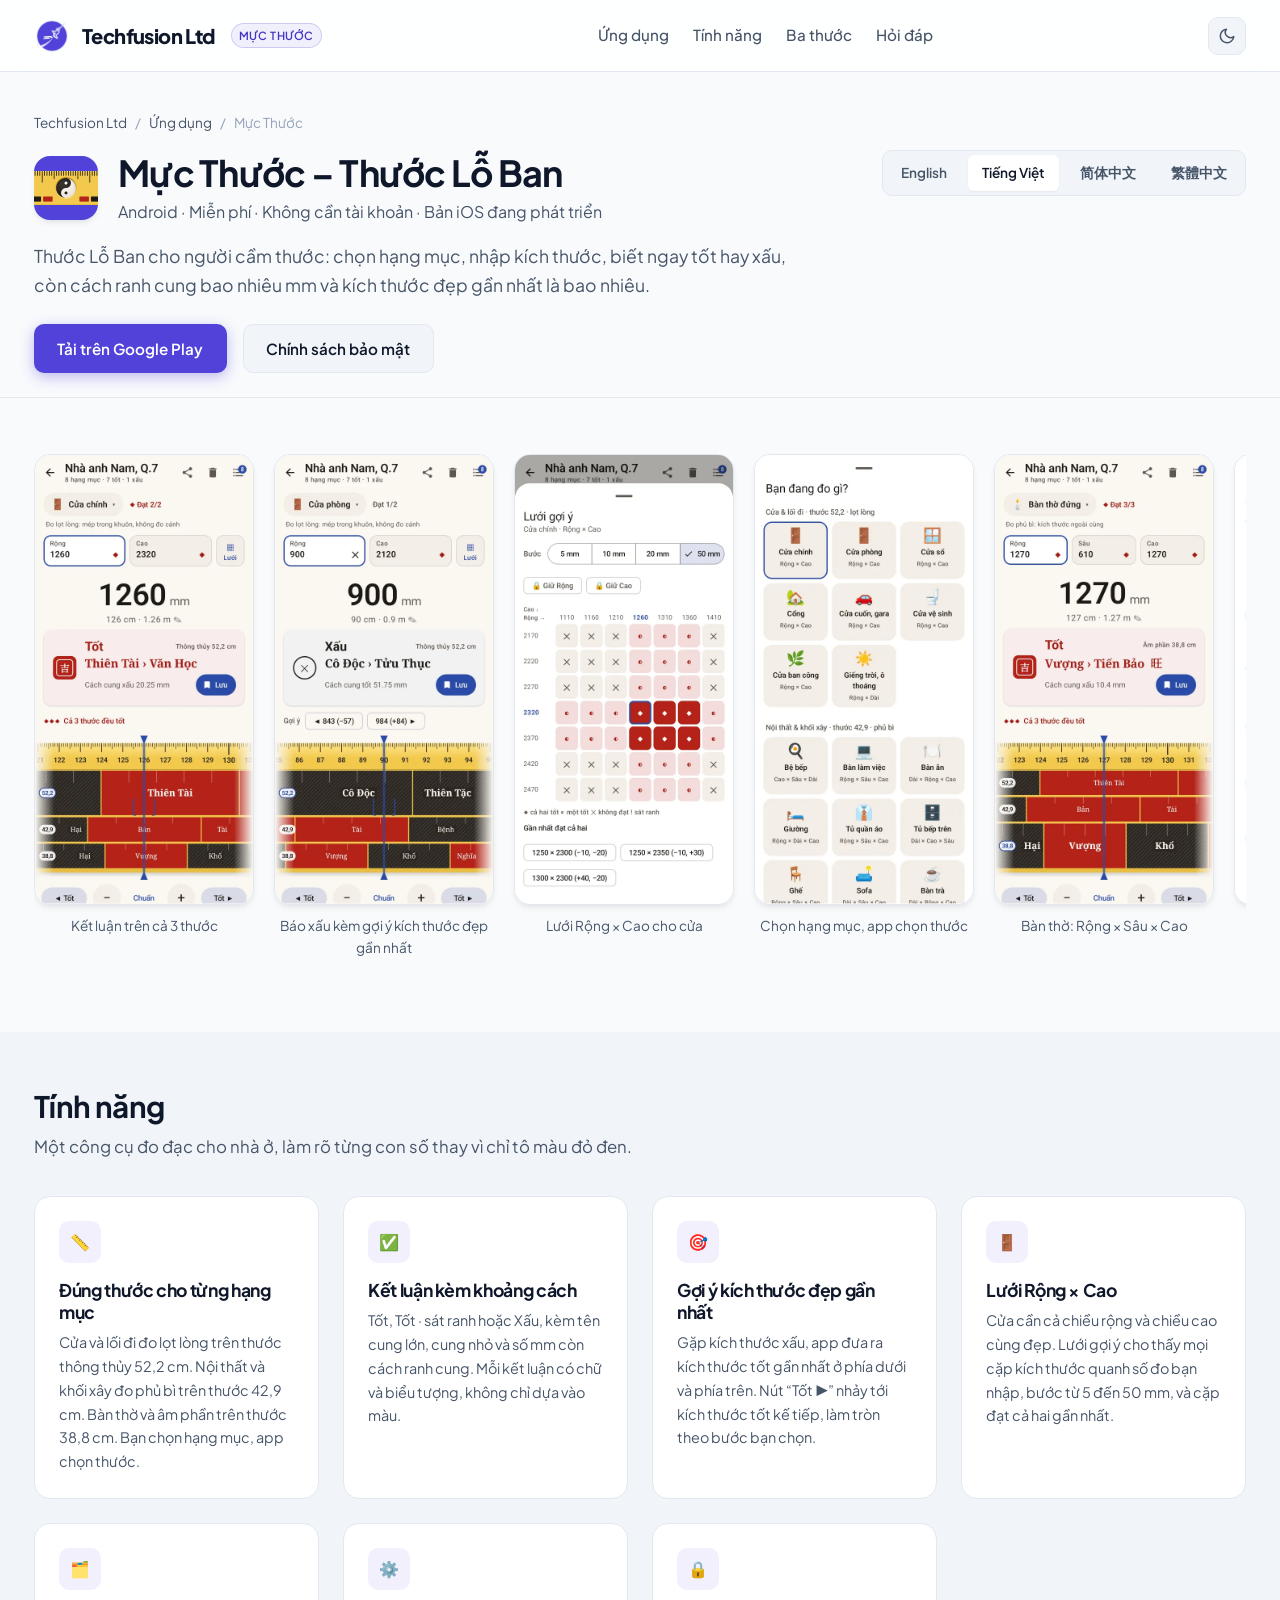
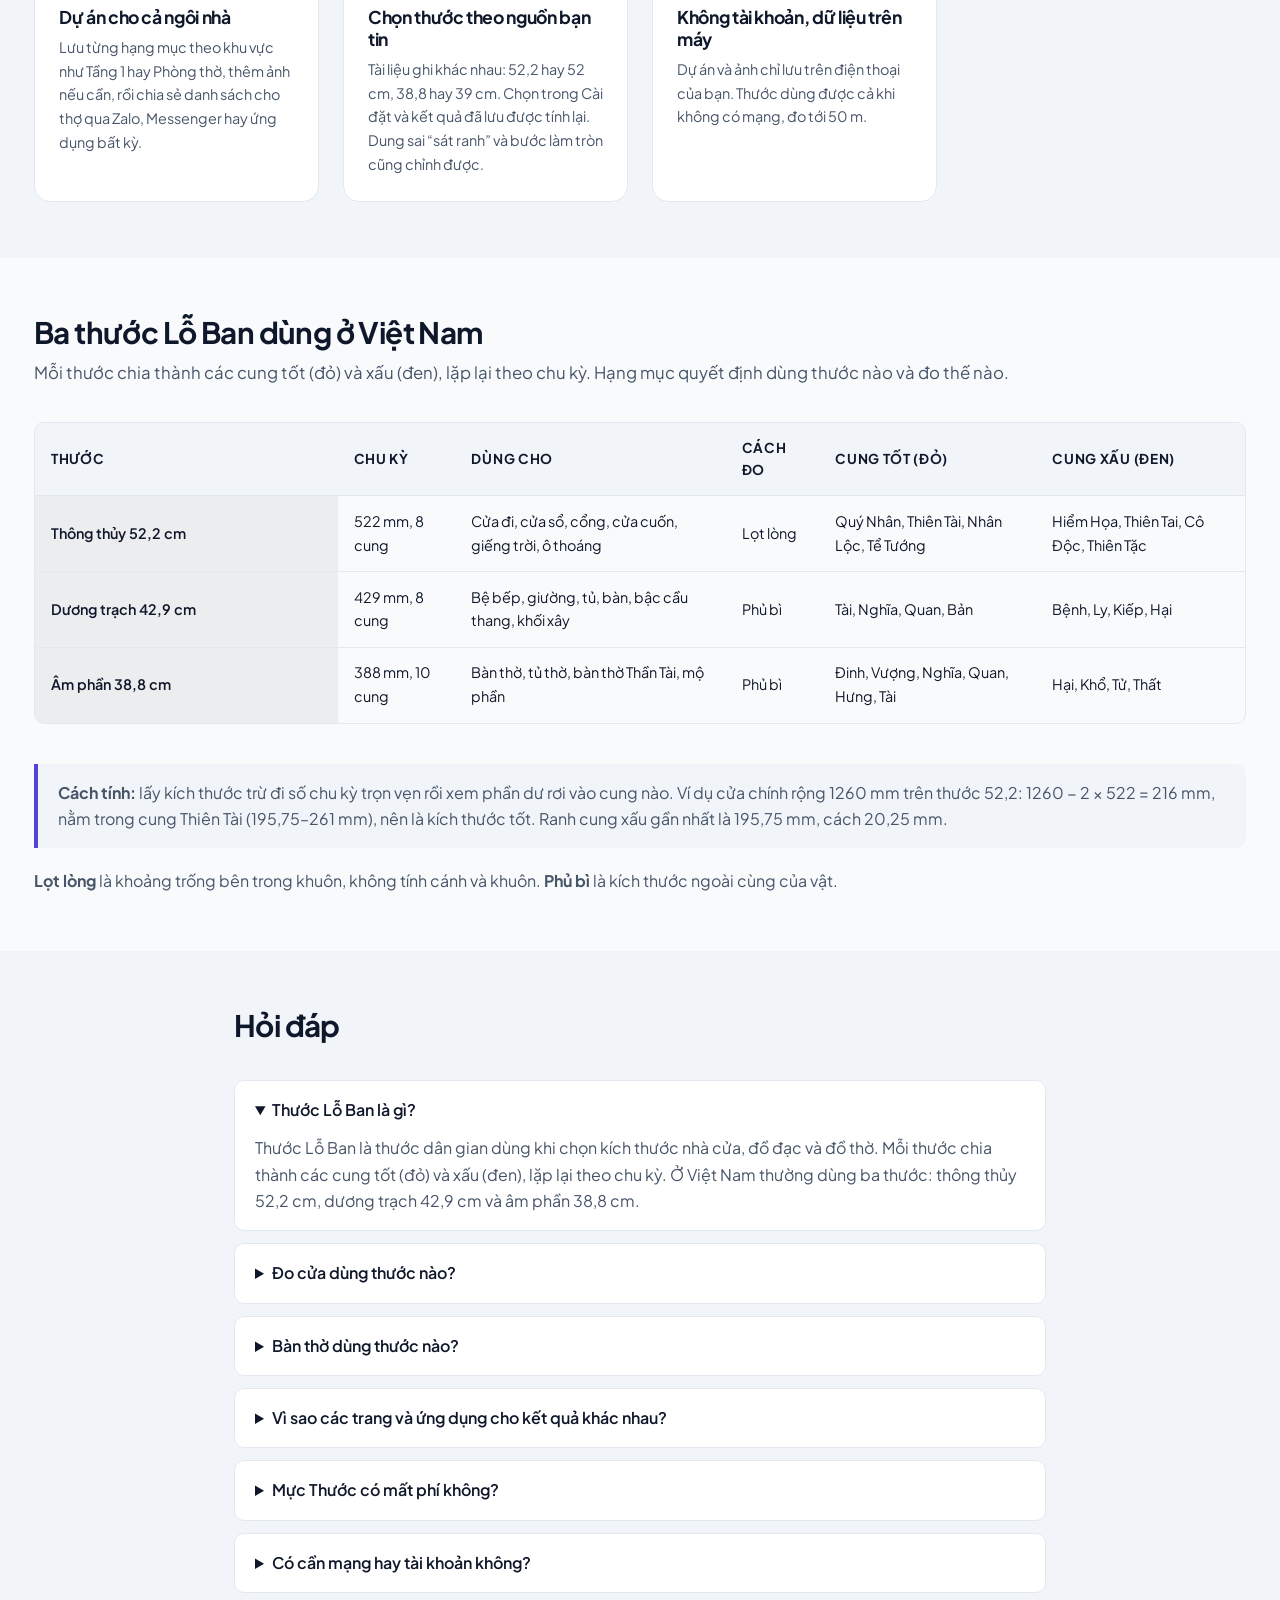
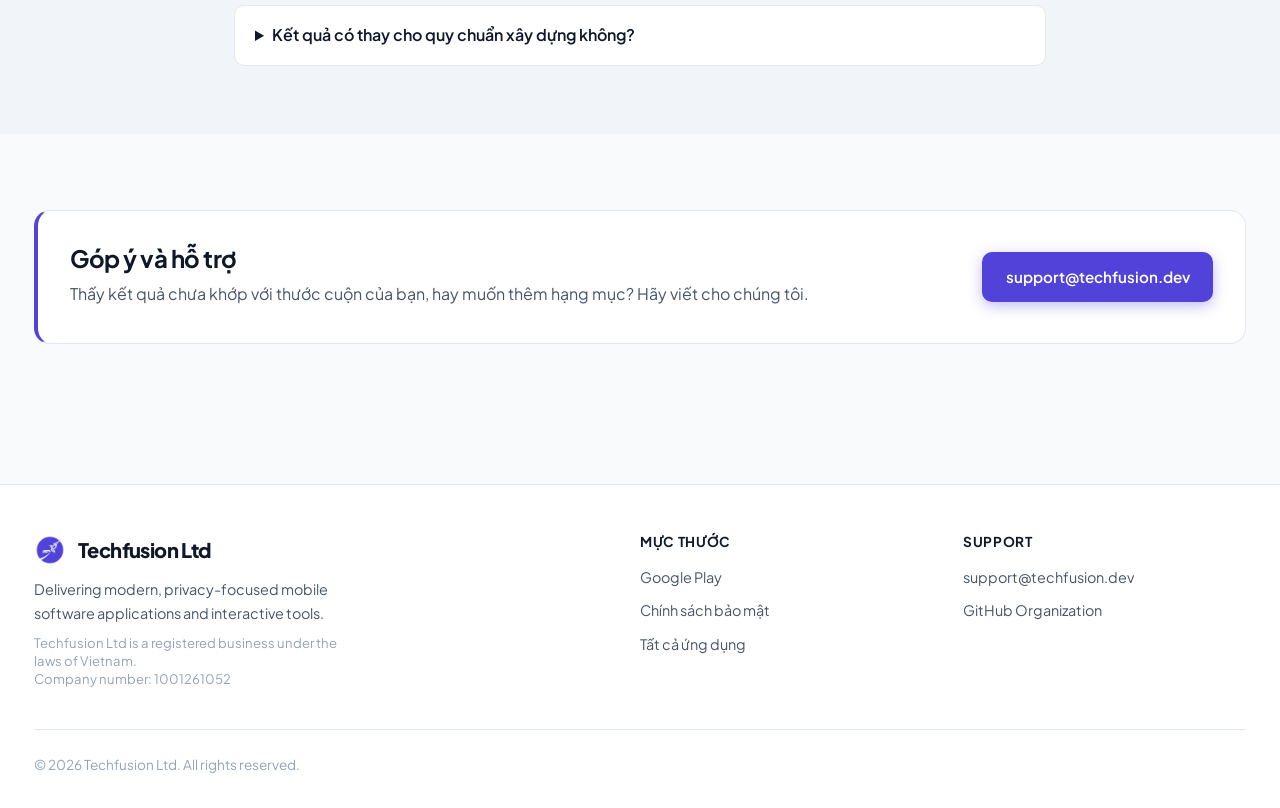
==== commit 7ad3a6b6: "feat(muc-thuoc): new app icon and blue-violet primary color - icon.png, apple-touch-icon.png and fav" ====
--- a/muc-thuoc/index.html
+++ b/muc-thuoc/index.html
@@ -26,6 +26,7 @@
 
   <!-- Stylesheet -->
   <link rel="stylesheet" href="../css/style.css">
+  <script defer src="https://cloud.umami.is/script.js" data-website-id="c3396839-ce6c-4d3b-a5ff-ac7f6863ffff" data-domains="tf.io.vn"></script>
 
   <script type="application/ld+json">
   {
@@ -50,7 +51,7 @@
   }
   </script>
 </head>
-<body>
+<body class="app-muc-thuoc">
 
   <!-- Site Navigation Header -->
   <header class="site-header">
--- a/css/style.css
+++ b/css/style.css
@@ -1001,8 +1001,47 @@
     padding: 1.5rem;
   }
 
+  /* Header: brand and theme toggle on top, the links below (wrapping when they don't fit) */
+  :root {
+    --header-height: 132px; /* anchor scroll offset: the homepage header is the tallest, with its links on two lines */
+  }
+
+  .site-header {
+    height: auto;
+    padding: 0.6rem 0 0.4rem;
+  }
+
+  .header-inner {
+    flex-wrap: wrap;
+    row-gap: 0.35rem;
+  }
+
+  .brand {
+    font-size: 1.05rem;
+    gap: 0.5rem;
+    min-width: 0;
+    white-space: nowrap;
+  }
+
+  .brand-logo {
+    width: 32px;
+    height: 32px;
+  }
+
+  .brand-badge {
+    font-size: 0.62rem;
+  }
+
+  .site-header nav {
+    order: 3;
+    width: 100%;
+  }
+
   .nav-links {
-    display: none; /* In full version, add mobile menu */
+    flex-wrap: wrap;
+    gap: 0.3rem 1.25rem;
+    padding: 0.4rem 0;
+    white-space: nowrap;
   }
 
   .footer-inner {
@@ -1019,3 +1058,40 @@
     white-space: normal;
   }
 }
+
+@media (max-width: 340px) {
+  .brand-badge {
+    display: none;
+  }
+}
+
+/* Mực Thước pages: the app icon's blue-violet rgb(81, 67, 217) is the primary color.
+   Buttons use it as is; in the dark theme, text accents use a lighter tint so they stay readable. */
+.app-muc-thuoc {
+  --accent-primary: #A79FF5;
+  --accent-secondary: #8B80F0;
+  --accent-glow: rgba(81, 67, 217, 0.22);
+  --badge-bg: rgba(81, 67, 217, 0.16);
+  --badge-text: #B4ADF7;
+  --badge-border: rgba(81, 67, 217, 0.4);
+  --border-focus: #8B80F0;
+}
+
+[data-theme="light"] .app-muc-thuoc {
+  --accent-primary: #5143D9;
+  --accent-secondary: #3F32B8;
+  --accent-glow: rgba(81, 67, 217, 0.12);
+  --badge-bg: rgba(81, 67, 217, 0.08);
+  --badge-text: #4335C4;
+  --badge-border: rgba(81, 67, 217, 0.22);
+  --border-focus: #5143D9;
+}
+
+.app-muc-thuoc .btn-primary {
+  background: #5143D9;
+  box-shadow: 0 4px 14px rgba(81, 67, 217, 0.35);
+}
+
+.app-muc-thuoc .btn-primary:hover {
+  box-shadow: 0 6px 20px rgba(81, 67, 217, 0.45);
+}
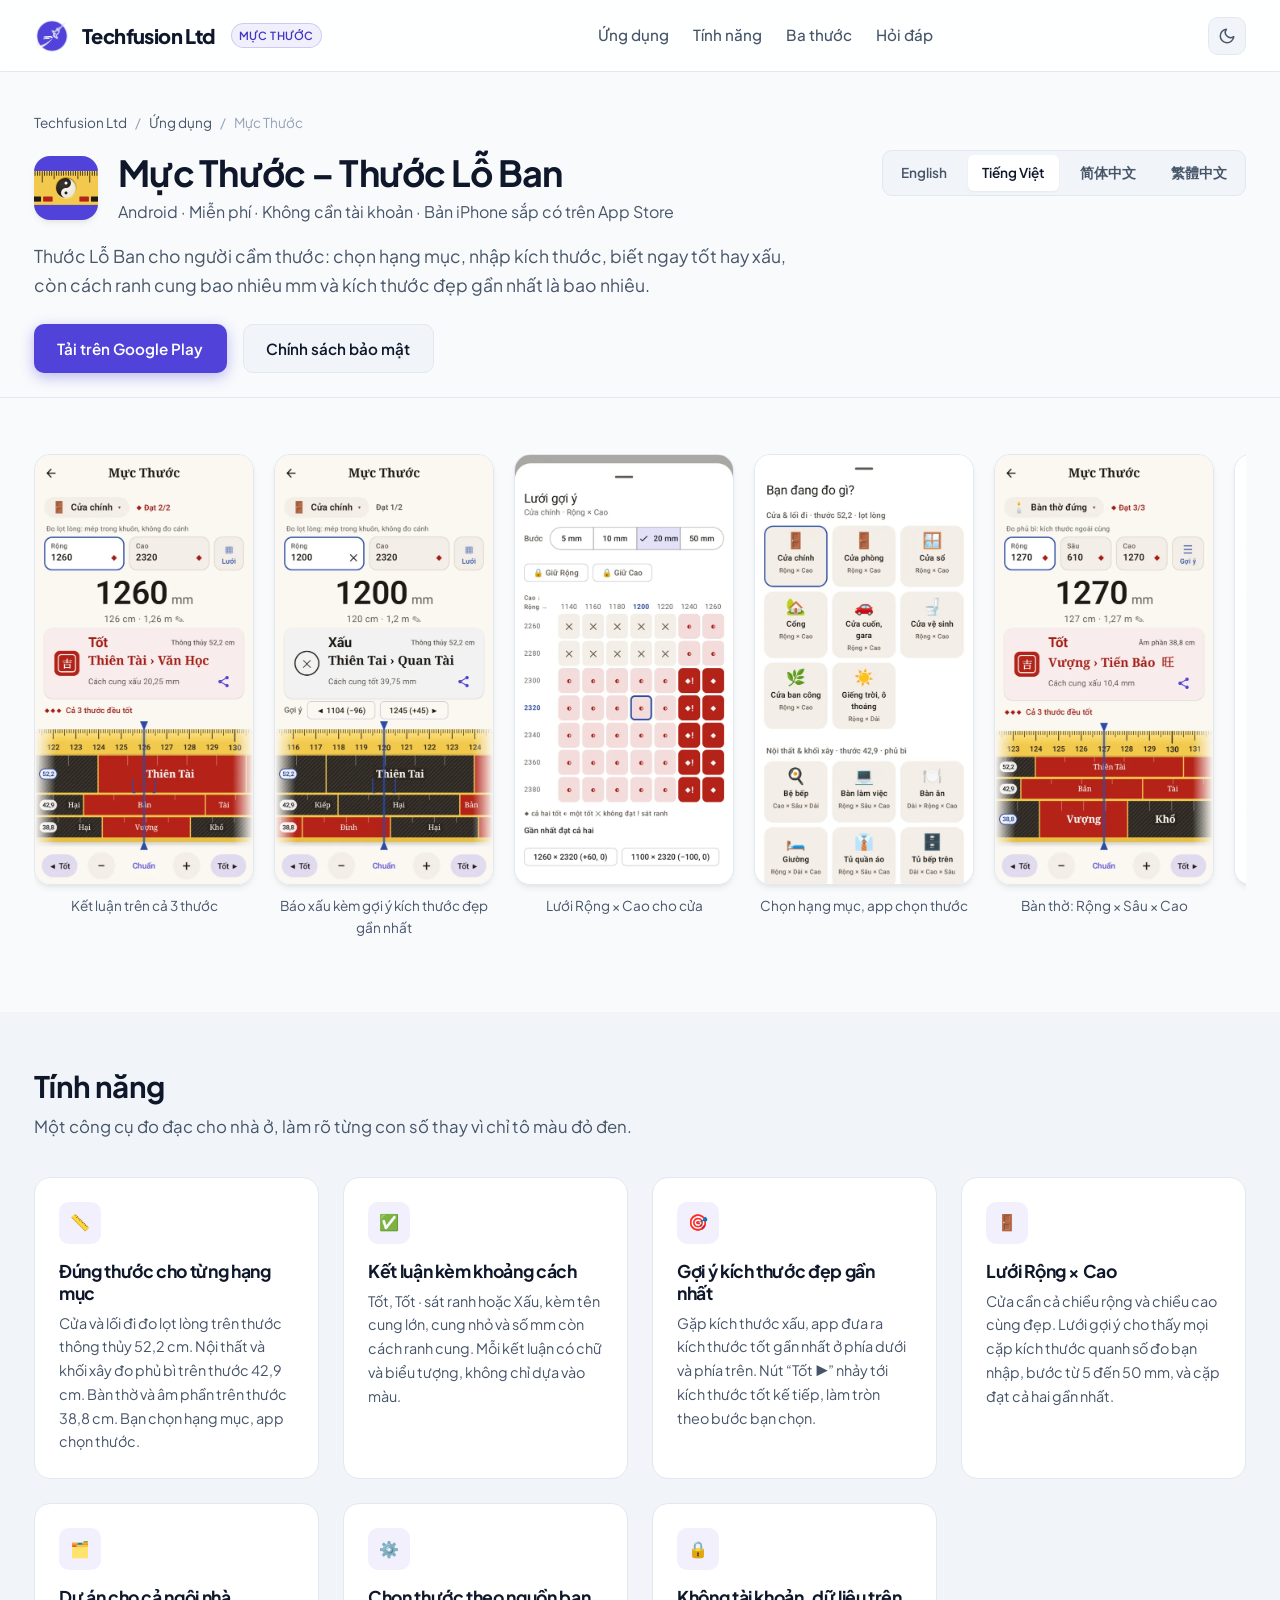
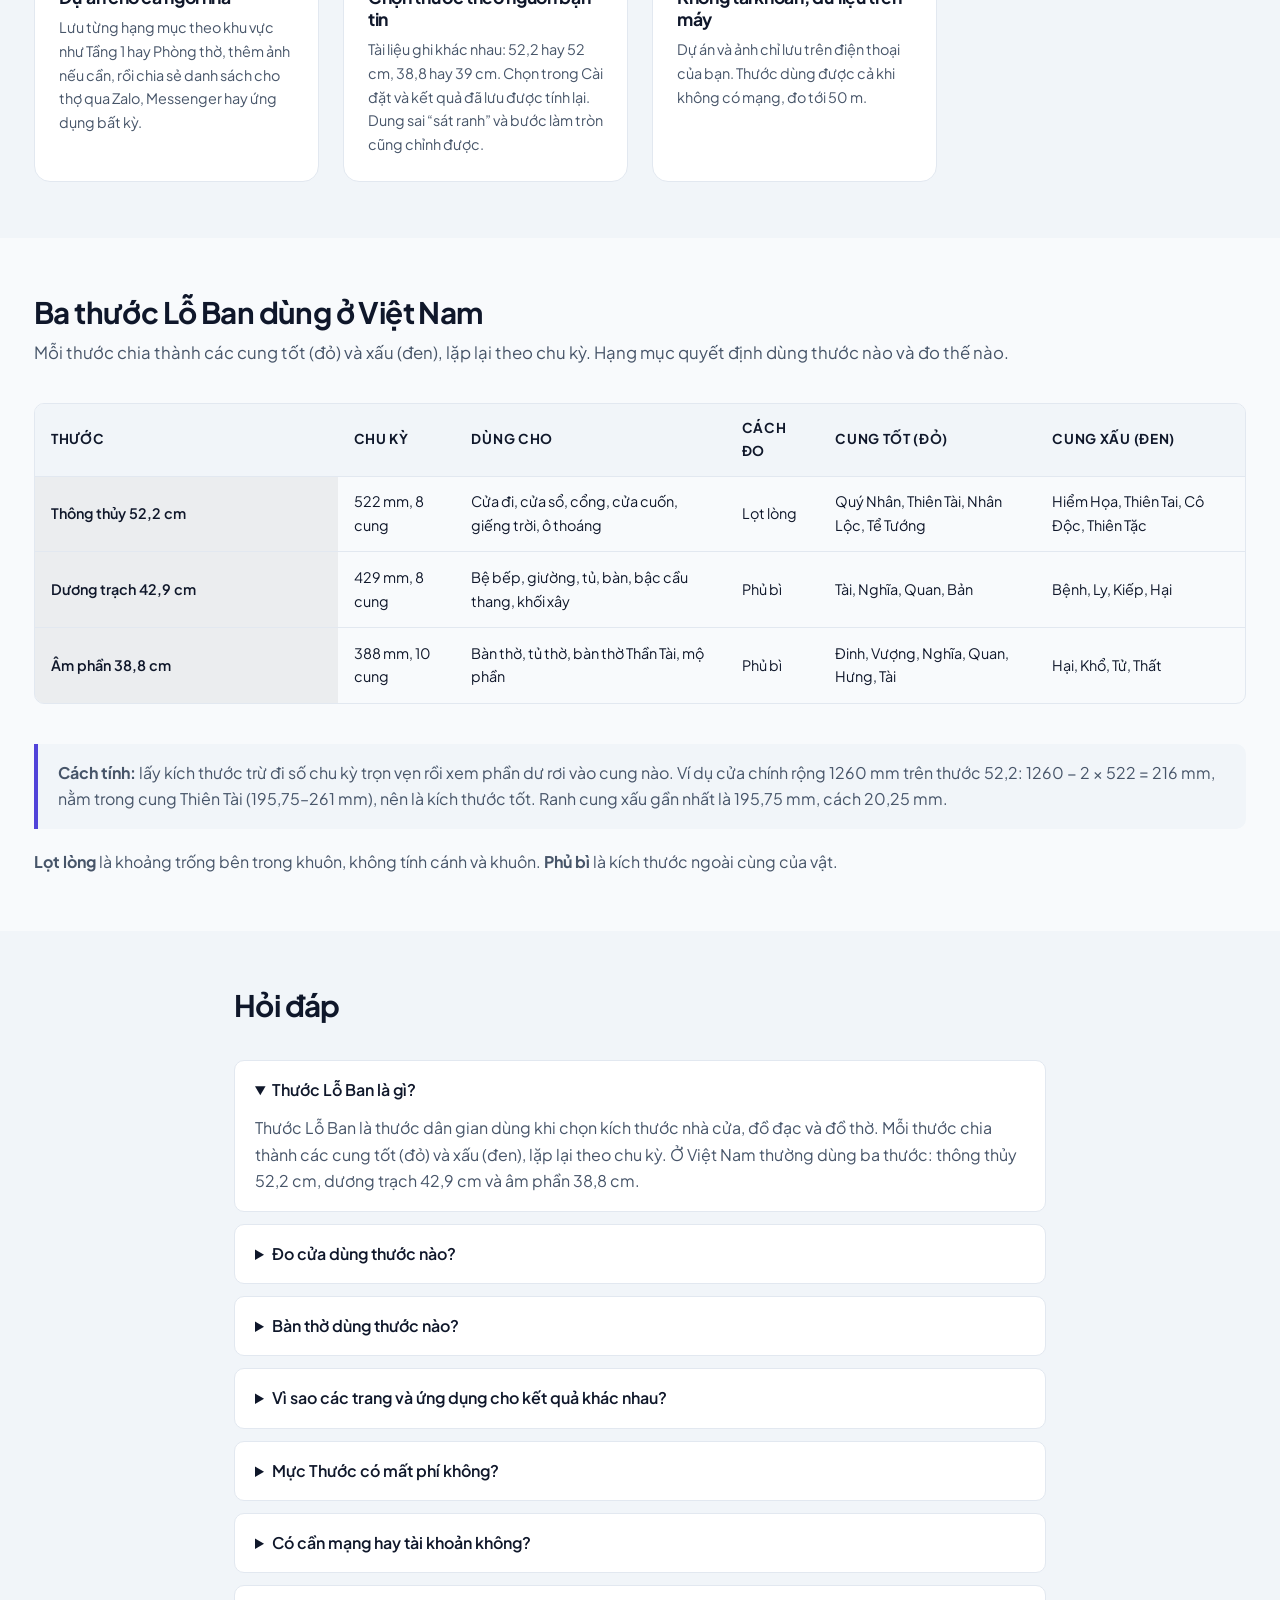
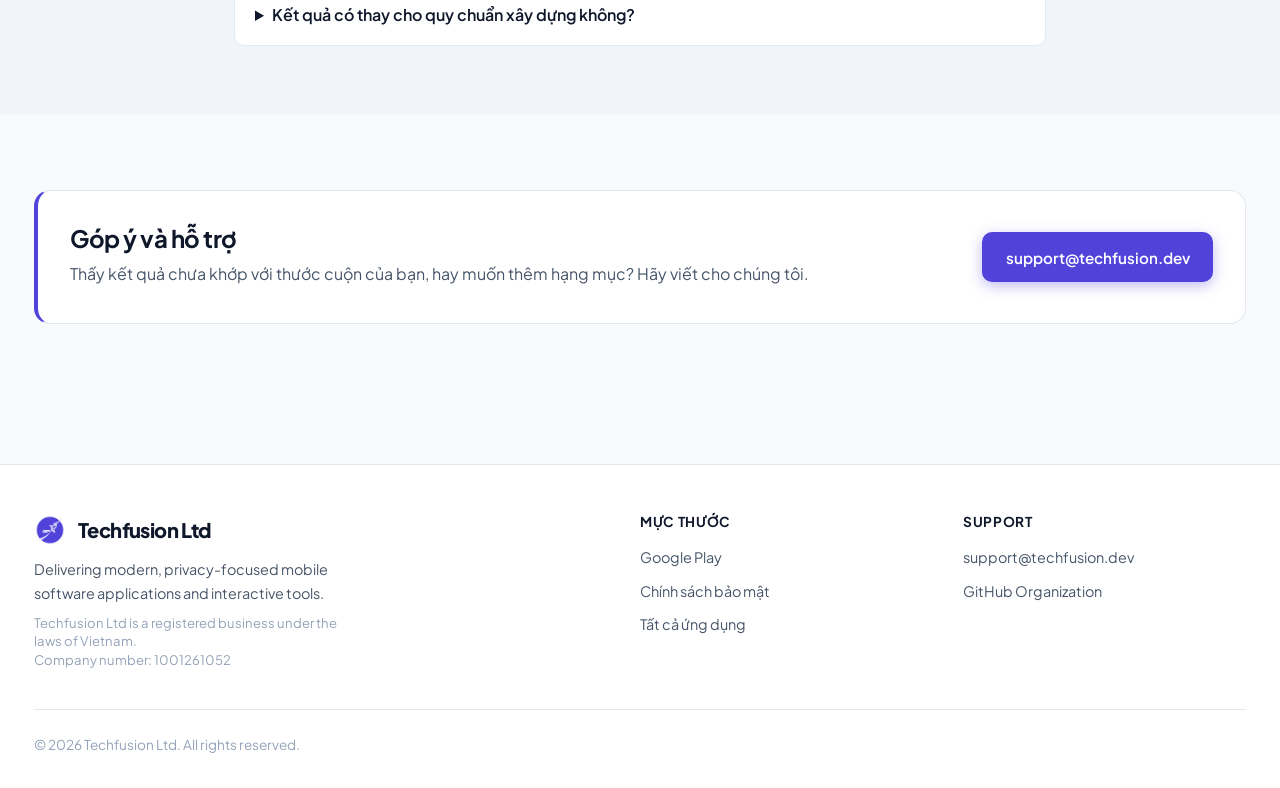
==== commit 86c02612: "feat(muc-thuoc): new screenshots, iPhone version coming to the App Store The screenshots are the new" ====
--- a/muc-thuoc/index.html
+++ b/muc-thuoc/index.html
@@ -112,7 +112,7 @@
             <div class="app-icon" style="box-shadow: var(--shadow-md);"><img src="../assets/muc-thuoc/icon.png" alt="Mực Thước app icon" width="64" height="64"></div>
             <div>
               <h1 class="policy-title">Mực Thước – Thước Lỗ Ban</h1>
-              <p style="margin-top: 0.25rem; font-size: 1rem;">Android · Miễn phí · Không cần tài khoản · Bản iOS đang phát triển</p>
+              <p style="margin-top: 0.25rem; font-size: 1rem;">Android · Miễn phí · Không cần tài khoản · Bản iPhone sắp có trên App Store</p>
             </div>
           </div>
 
@@ -140,27 +140,27 @@
       <div class="container">
         <div class="screens">
           <figure>
-            <img src="../assets/muc-thuoc/ruler.webp" width="540" height="1112" alt="Cửa chính rộng 1260 mm: Tốt, cung Thiên Tài trên thước thông thủy 52,2 cm, cả 3 thước đều tốt">
+            <img src="../assets/muc-thuoc/ruler.webp" width="540" height="1063" alt="Cửa chính rộng 1260 mm: Tốt, cung Thiên Tài trên thước thông thủy 52,2 cm, cả 3 thước đều tốt">
             <figcaption>Kết luận trên cả 3 thước</figcaption>
           </figure>
           <figure>
-            <img src="../assets/muc-thuoc/suggest.webp" width="540" height="1112" loading="lazy" alt="Cửa phòng rộng 900 mm: Xấu, cung Cô Độc, gợi ý 843 mm hoặc 984 mm">
+            <img src="../assets/muc-thuoc/suggest.webp" width="540" height="1063" loading="lazy" alt="Cửa chính rộng 1200 mm: Xấu, cung Thiên Tai, gợi ý 1104 mm hoặc 1245 mm">
             <figcaption>Báo xấu kèm gợi ý kích thước đẹp gần nhất</figcaption>
           </figure>
           <figure>
-            <img src="../assets/muc-thuoc/grid.webp" width="540" height="1112" loading="lazy" alt="Lưới gợi ý Rộng × Cao cho cửa chính, bước 50 mm">
+            <img src="../assets/muc-thuoc/grid.webp" width="540" height="1063" loading="lazy" alt="Lưới gợi ý Rộng × Cao cho cửa chính, bước 20 mm">
             <figcaption>Lưới Rộng × Cao cho cửa</figcaption>
           </figure>
           <figure>
-            <img src="../assets/muc-thuoc/presets.webp" width="540" height="1112" loading="lazy" alt="Chọn hạng mục: cửa, cổng, giếng trời, bệ bếp, giường, tủ quần áo">
+            <img src="../assets/muc-thuoc/presets.webp" width="540" height="1063" loading="lazy" alt="Chọn hạng mục: cửa, cổng, giếng trời, bệ bếp, giường, tủ quần áo">
             <figcaption>Chọn hạng mục, app chọn thước</figcaption>
           </figure>
           <figure>
-            <img src="../assets/muc-thuoc/altar.webp" width="540" height="1112" loading="lazy" alt="Bàn thờ đứng rộng 1270 mm: Tốt, cung Vượng trên thước âm phần 38,8 cm, đạt 3/3">
+            <img src="../assets/muc-thuoc/altar.webp" width="540" height="1063" loading="lazy" alt="Bàn thờ đứng rộng 1270 mm: Tốt, cung Vượng trên thước âm phần 38,8 cm, đạt 3/3">
             <figcaption>Bàn thờ: Rộng × Sâu × Cao</figcaption>
           </figure>
           <figure>
-            <img src="../assets/muc-thuoc/items.webp" width="540" height="1112" loading="lazy" alt="Danh sách hạng mục của dự án, nhóm theo khu vực">
+            <img src="../assets/muc-thuoc/items.webp" width="540" height="1063" loading="lazy" alt="Danh sách hạng mục của dự án, nhóm theo khu vực">
             <figcaption>Lưu hạng mục theo dự án</figcaption>
           </figure>
         </div>
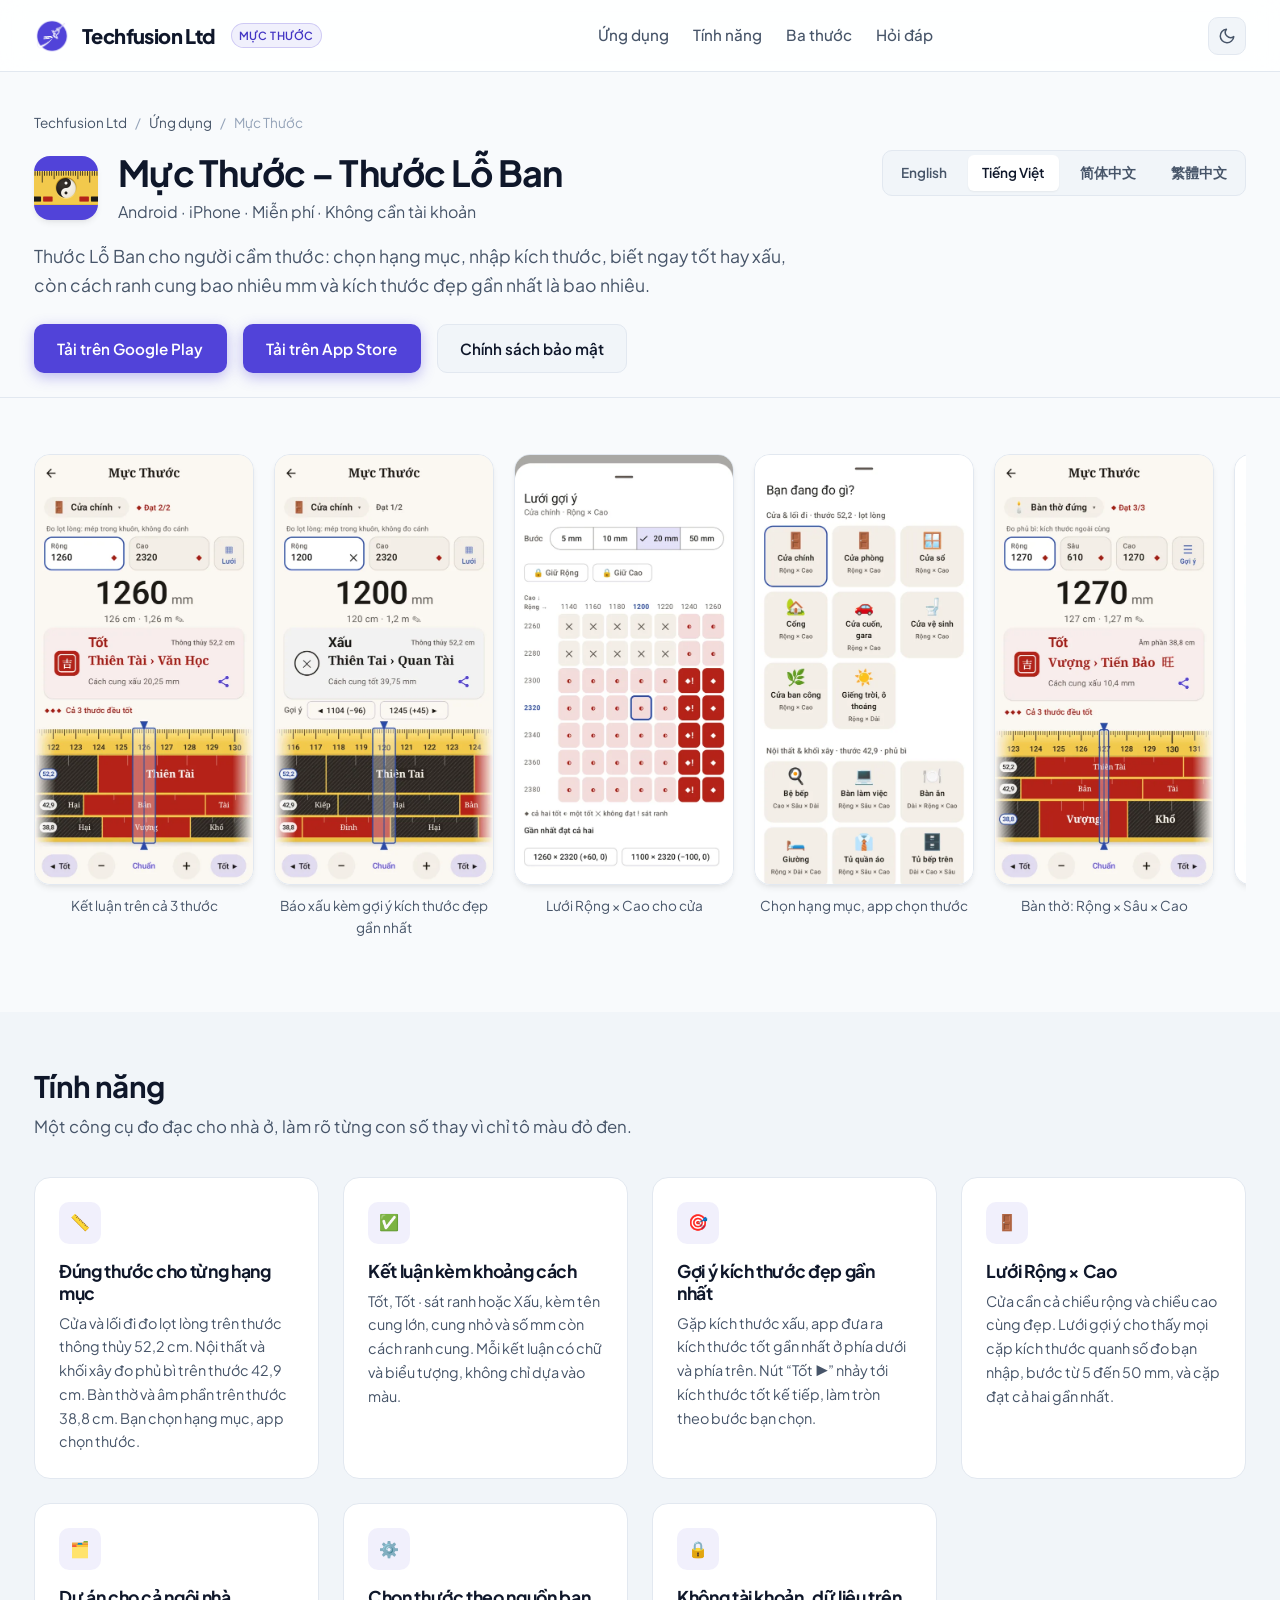
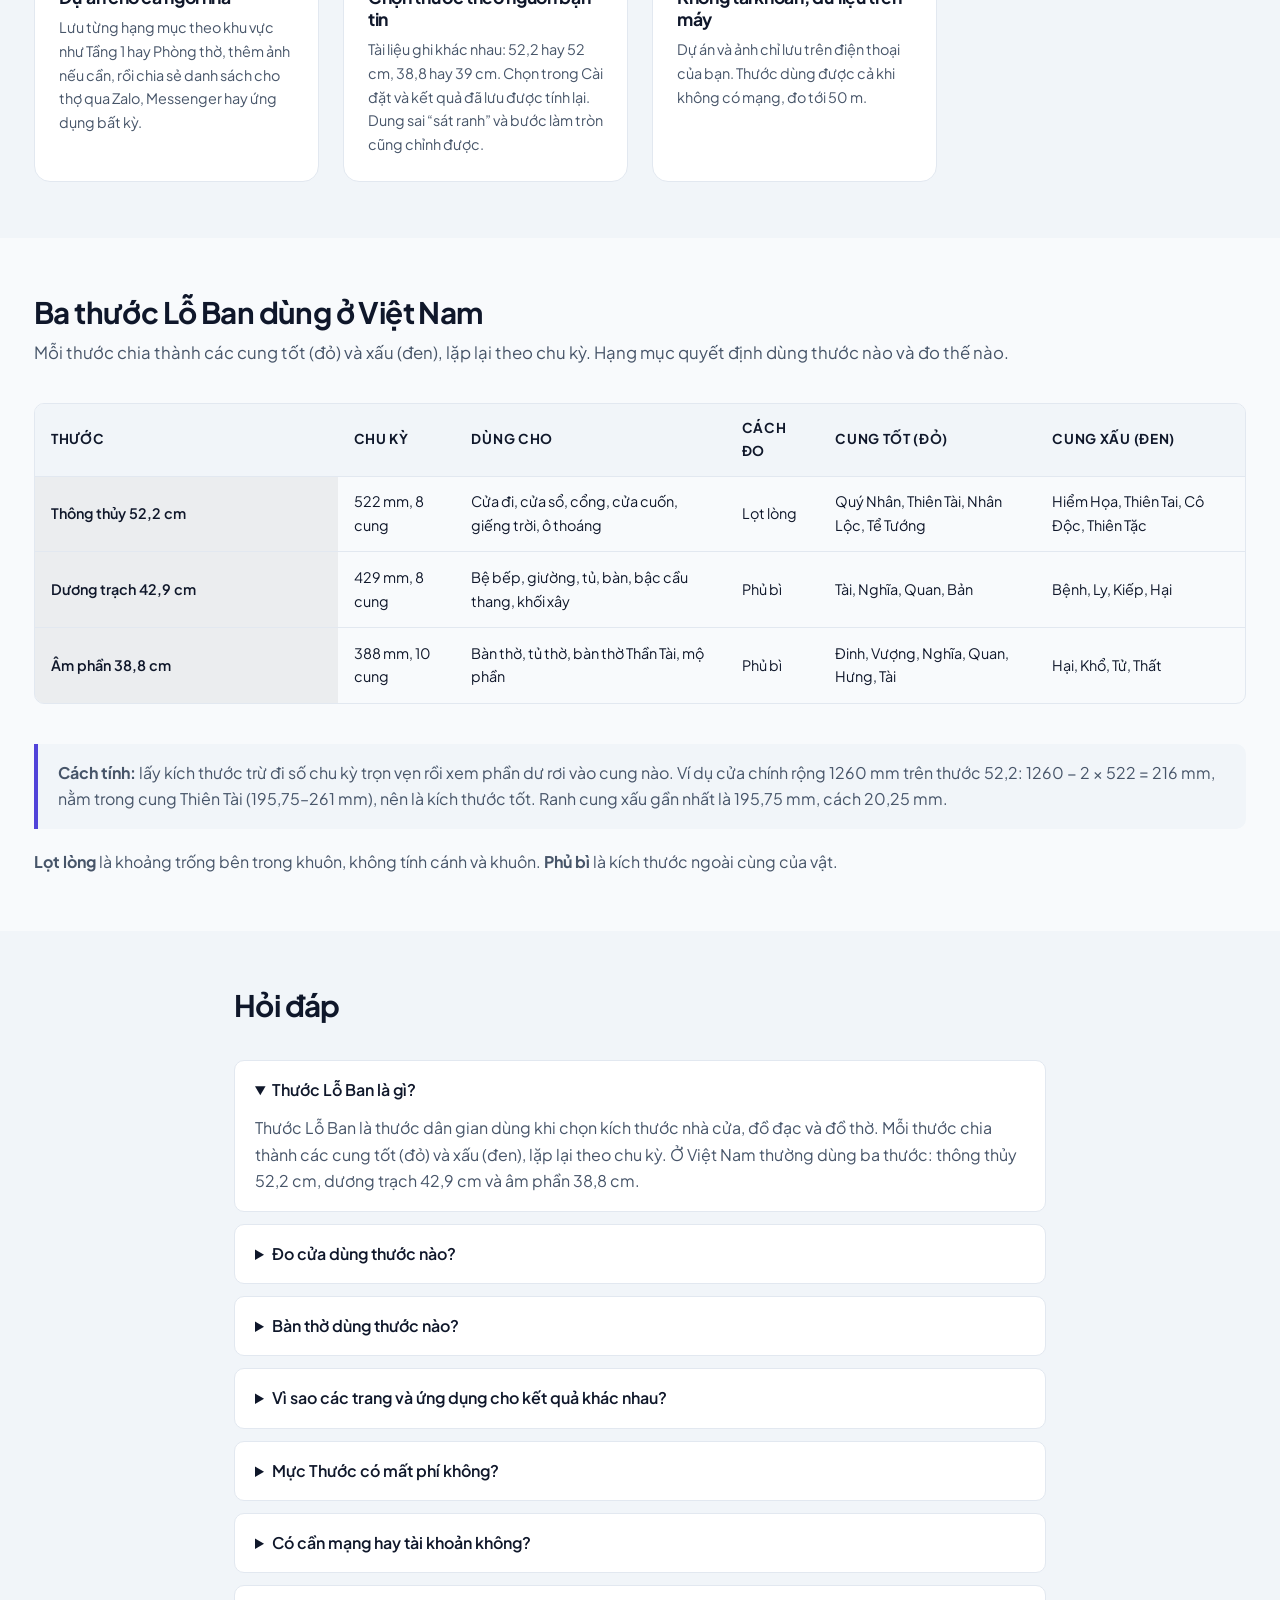
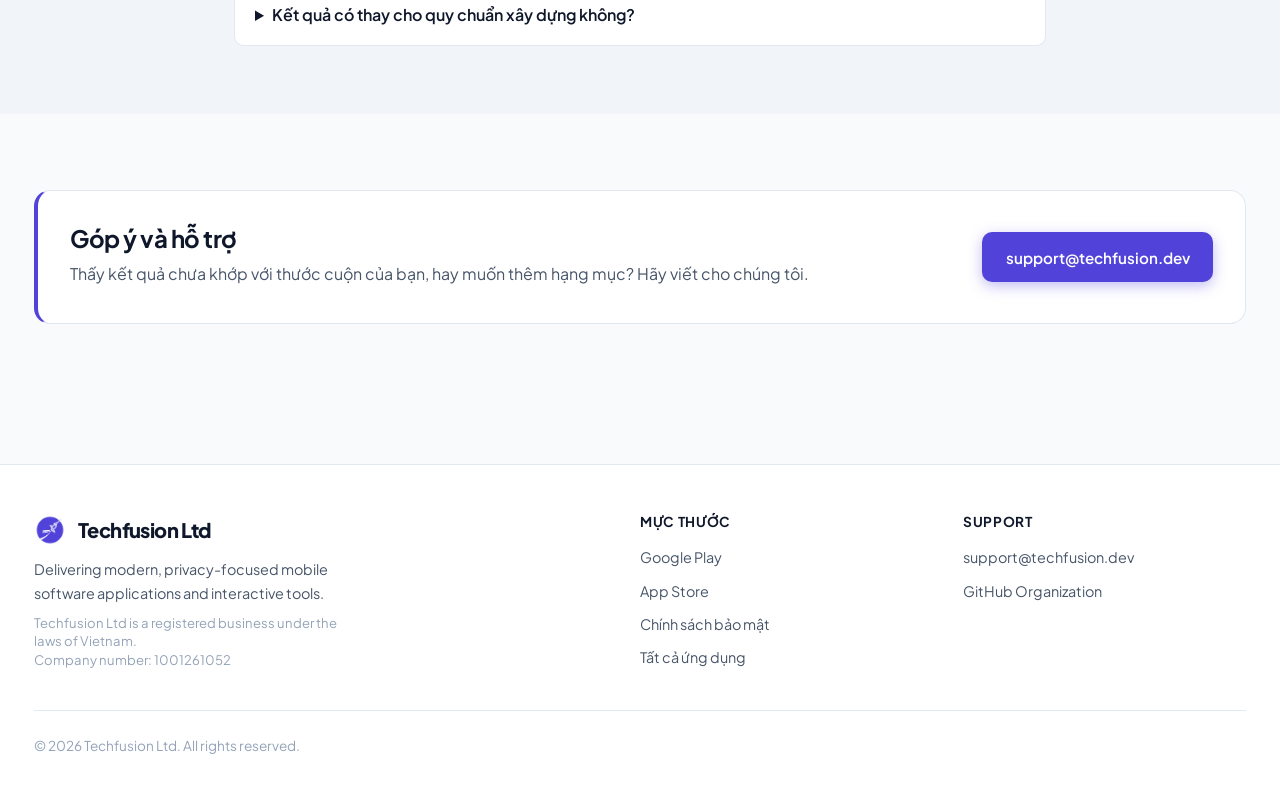
==== commit a4a51dae: "feat(muc-thuoc): App Store link now that the iPhone app is live Hero and footer link to https://apps" ====
--- a/muc-thuoc/index.html
+++ b/muc-thuoc/index.html
@@ -4,7 +4,7 @@
   <meta charset="UTF-8">
   <meta name="viewport" content="width=device-width, initial-scale=1.0">
   <title>Mực Thước – Thước Lỗ Ban: tra cung tốt xấu cho cửa, nội thất, bàn thờ</title>
-  <meta name="description" content="Mực Thước là ứng dụng thước Lỗ Ban cho Android. Đo cửa trên thước thông thủy 52,2 cm, nội thất trên thước 42,9 cm, bàn thờ trên thước 38,8 cm. Báo tốt hay xấu, cách ranh cung bao nhiêu mm và gợi ý kích thước đẹp gần nhất.">
+  <meta name="description" content="Mực Thước là ứng dụng thước Lỗ Ban cho Android và iPhone. Đo cửa trên thước thông thủy 52,2 cm, nội thất trên thước 42,9 cm, bàn thờ trên thước 38,8 cm. Báo tốt hay xấu, cách ranh cung bao nhiêu mm và gợi ý kích thước đẹp gần nhất.">
   <link rel="icon" type="image/png" sizes="48x48" href="../assets/muc-thuoc/favicon-48.png">
   <link rel="apple-touch-icon" href="../assets/muc-thuoc/apple-touch-icon.png">
   <link rel="canonical" href="https://tf.io.vn/muc-thuoc/">
@@ -35,12 +35,12 @@
     "name": "Mực Thước – Thước Lỗ Ban",
     "alternateName": ["Mực Thước", "墨尺", "Thước Lỗ Ban"],
     "inLanguage": "vi",
-    "operatingSystem": "Android",
+    "operatingSystem": "Android, iOS",
     "applicationCategory": "UtilitiesApplication",
     "description": "Ứng dụng thước Lỗ Ban: đo cửa trên thước thông thủy 52,2 cm (lọt lòng), nội thất trên thước dương trạch 42,9 cm và bàn thờ trên thước âm phần 38,8 cm (phủ bì). Báo tốt, sát ranh hoặc xấu kèm khoảng cách tới ranh cung, gợi ý kích thước đẹp gần nhất, lưới Rộng × Cao cho cửa và dự án lưu theo khu vực.",
     "url": "https://tf.io.vn/muc-thuoc/",
     "image": "https://tf.io.vn/assets/muc-thuoc/icon.png",
-    "downloadUrl": "https://play.google.com/store/apps/details?id=dev.techfusion.luban",
+    "downloadUrl": ["https://play.google.com/store/apps/details?id=dev.techfusion.luban", "https://apps.apple.com/vn/app/id6823257420"],
     "screenshot": [
       "https://tf.io.vn/assets/muc-thuoc/ruler.webp",
       "https://tf.io.vn/assets/muc-thuoc/suggest.webp",
@@ -112,7 +112,7 @@
             <div class="app-icon" style="box-shadow: var(--shadow-md);"><img src="../assets/muc-thuoc/icon.png" alt="Mực Thước app icon" width="64" height="64"></div>
             <div>
               <h1 class="policy-title">Mực Thước – Thước Lỗ Ban</h1>
-              <p style="margin-top: 0.25rem; font-size: 1rem;">Android · Miễn phí · Không cần tài khoản · Bản iPhone sắp có trên App Store</p>
+              <p style="margin-top: 0.25rem; font-size: 1rem;">Android · iPhone · Miễn phí · Không cần tài khoản</p>
             </div>
           </div>
 
@@ -130,6 +130,7 @@
 
         <div class="hero-actions" style="justify-content: flex-start;">
           <a href="https://play.google.com/store/apps/details?id=dev.techfusion.luban" data-umami-event="google-play" class="btn btn-primary" rel="noopener">Tải trên Google Play</a>
+          <a href="https://apps.apple.com/vn/app/id6823257420" data-umami-event="app-store" class="btn btn-primary" rel="noopener">Tải trên App Store</a>
           <a href="../privacy/muc-thuoc.html" class="btn btn-secondary">Chính sách bảo mật</a>
         </div>
       </div>
@@ -296,11 +297,11 @@
         </details>
         <details>
           <summary>Mực Thước có mất phí không?</summary>
-          <p>Tải và dùng thước miễn phí, kèm 1 dự án. Mua một lần trên Google Play để tạo dự án không giới hạn và tắt quảng cáo, hoặc chỉ mua gói tắt quảng cáo. Bản miễn phí có một banner nhỏ ở danh sách dự án, không bao giờ che thước hay kết luận.</p>
+          <p>Tải và dùng thước miễn phí, kèm 1 dự án. Mua một lần trên Google Play hoặc App Store để tạo dự án không giới hạn và tắt quảng cáo, hoặc chỉ mua gói tắt quảng cáo. Bản miễn phí có một banner nhỏ ở danh sách dự án, không bao giờ che thước hay kết luận.</p>
         </details>
         <details>
           <summary>Có cần mạng hay tài khoản không?</summary>
-          <p>Không cần tài khoản. Thước và dự án dùng được khi không có mạng. Mạng chỉ dùng để tải quảng cáo và mua hàng qua Google Play.</p>
+          <p>Không cần tài khoản. Thước và dự án dùng được khi không có mạng. Mạng chỉ dùng để tải quảng cáo và mua hàng qua Google Play hoặc App Store.</p>
         </details>
         <details>
           <summary>Kết quả có thay cho quy chuẩn xây dựng không?</summary>
@@ -345,6 +346,7 @@
           <h4 class="footer-heading">Mực Thước</h4>
           <ul class="footer-links">
             <li><a href="https://play.google.com/store/apps/details?id=dev.techfusion.luban" data-umami-event="google-play" rel="noopener">Google Play</a></li>
+            <li><a href="https://apps.apple.com/vn/app/id6823257420" data-umami-event="app-store" rel="noopener">App Store</a></li>
             <li><a href="../privacy/muc-thuoc.html">Chính sách bảo mật</a></li>
             <li><a href="../index.html#apps">Tất cả ứng dụng</a></li>
           </ul>
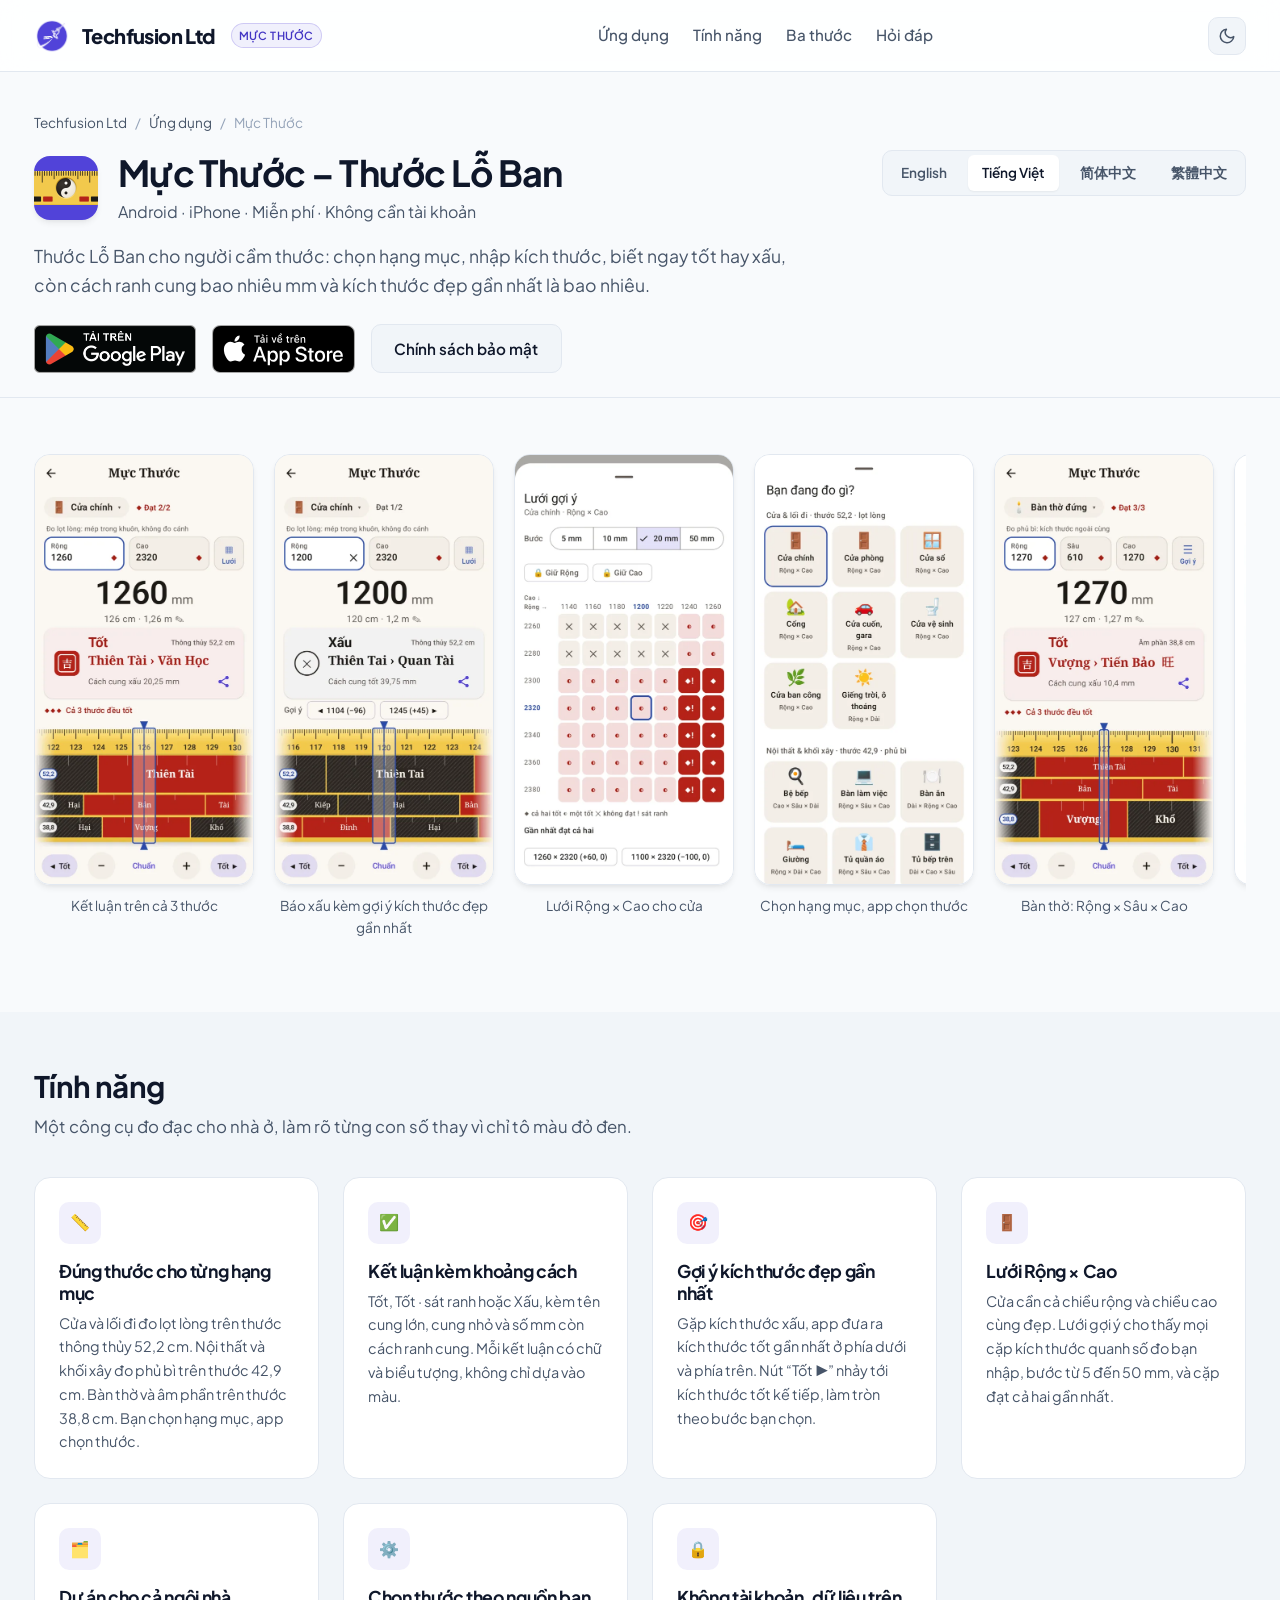
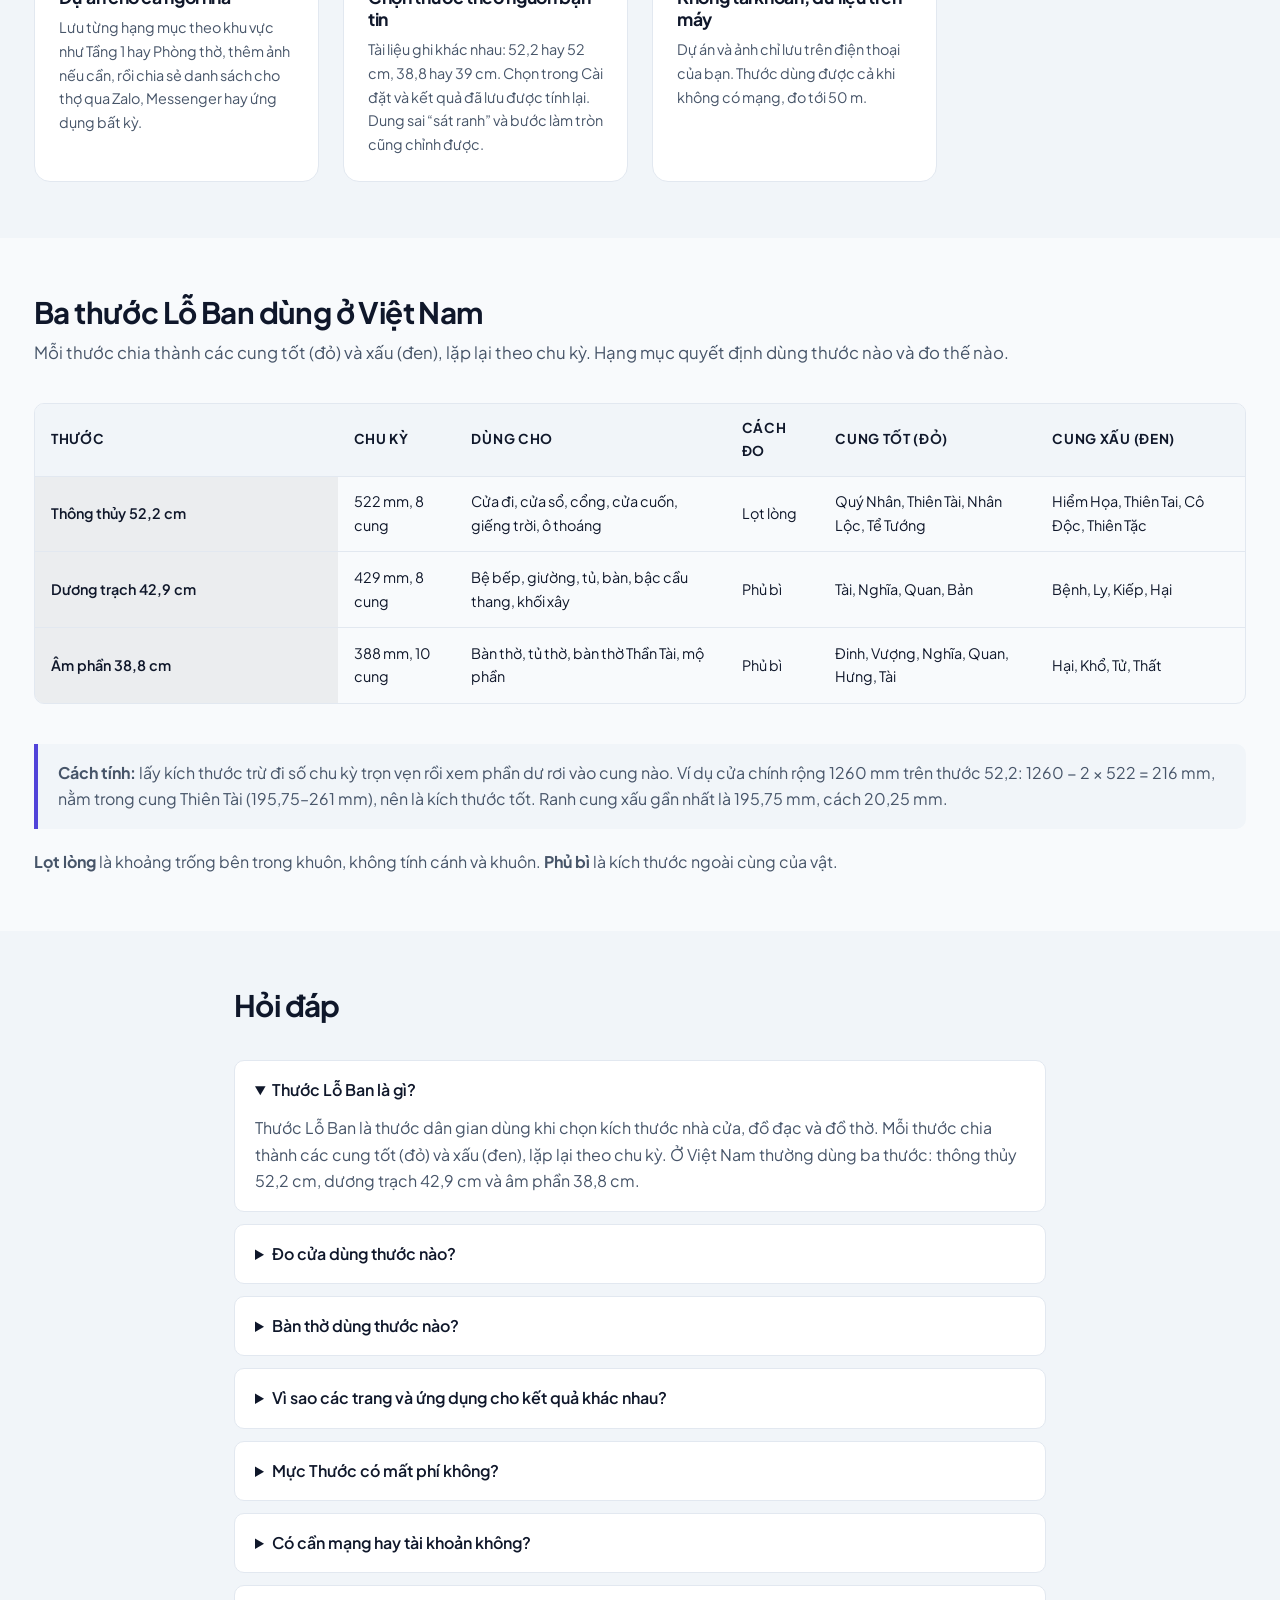
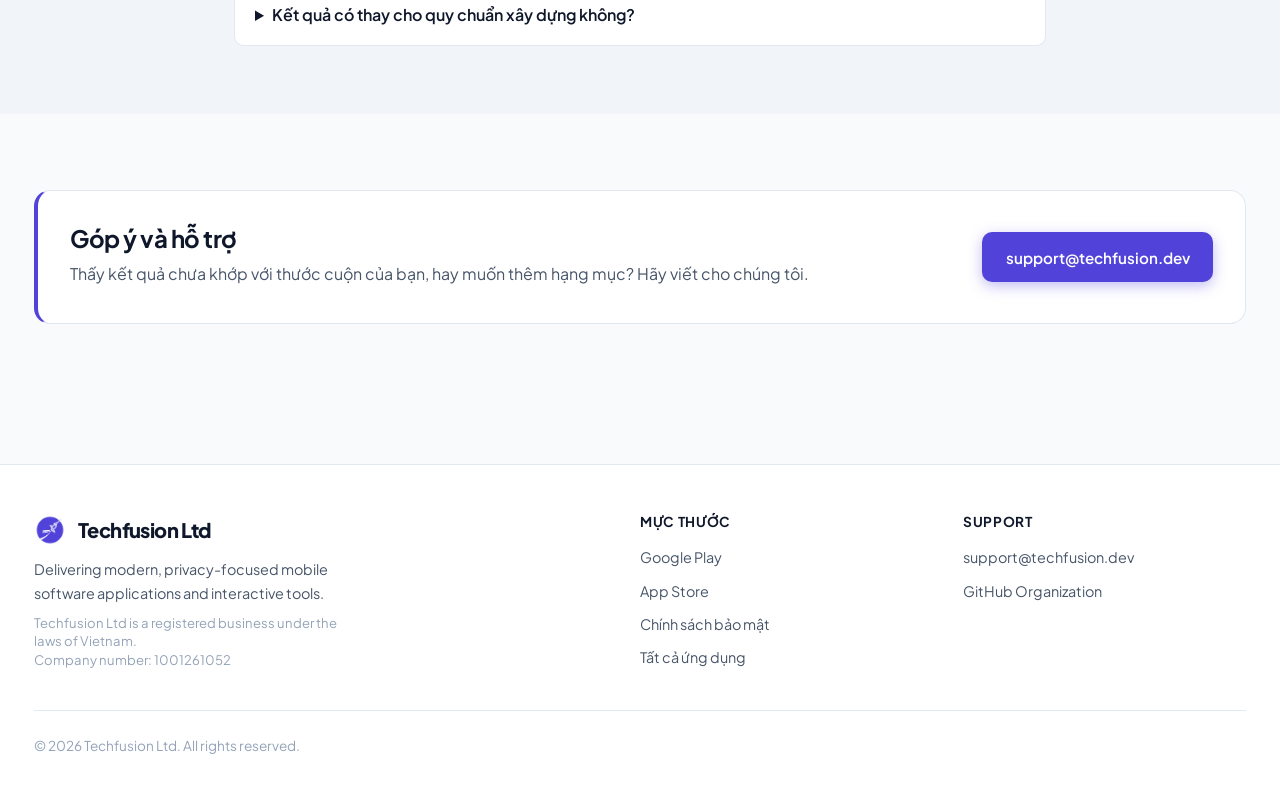
==== commit 04f3f8c9: "feat(muc-thuoc): official store badges in the hero The hero download buttons are now Apple's "Downlo" ====
--- a/muc-thuoc/index.html
+++ b/muc-thuoc/index.html
@@ -17,6 +17,7 @@
   <meta property="og:title" content="Mực Thước – Thước Lỗ Ban">
   <meta property="og:description" content="Chọn hạng mục, nhập kích thước, biết ngay tốt hay xấu và kích thước đẹp gần nhất. Thước 52,2 · 42,9 · 38,8 cm.">
   <meta property="og:image" content="https://tf.io.vn/assets/muc-thuoc/og.jpg">
+  <meta name="twitter:card" content="summary_large_image">
   <meta property="og:url" content="https://tf.io.vn/muc-thuoc/">
 
   <!-- Modern Google Fonts -->
@@ -41,6 +42,7 @@
     "url": "https://tf.io.vn/muc-thuoc/",
     "image": "https://tf.io.vn/assets/muc-thuoc/icon.png",
     "downloadUrl": ["https://play.google.com/store/apps/details?id=dev.techfusion.luban", "https://apps.apple.com/vn/app/id6823257420"],
+    "sameAs": ["https://play.google.com/store/apps/details?id=dev.techfusion.luban", "https://apps.apple.com/vn/app/id6823257420"],
     "screenshot": [
       "https://tf.io.vn/assets/muc-thuoc/ruler.webp",
       "https://tf.io.vn/assets/muc-thuoc/suggest.webp",
@@ -48,6 +50,71 @@
     ],
     "offers": { "@type": "Offer", "price": "0", "priceCurrency": "VND" },
     "publisher": { "@type": "Organization", "name": "Techfusion Ltd", "url": "https://tf.io.vn/", "email": "support@techfusion.dev" }
+  }
+  </script>
+  <script type="application/ld+json">
+  {
+    "@context": "https://schema.org",
+    "@type": "FAQPage",
+    "inLanguage": "vi",
+    "mainEntity": [
+      {
+        "@type": "Question",
+        "name": "Thước Lỗ Ban là gì?",
+        "acceptedAnswer": {
+          "@type": "Answer",
+          "text": "Thước Lỗ Ban là thước dân gian dùng khi chọn kích thước nhà cửa, đồ đạc và đồ thờ. Mỗi thước chia thành các cung tốt (đỏ) và xấu (đen), lặp lại theo chu kỳ. Ở Việt Nam thường dùng ba thước: thông thủy 52,2 cm, dương trạch 42,9 cm và âm phần 38,8 cm."
+        }
+      },
+      {
+        "@type": "Question",
+        "name": "Đo cửa dùng thước nào?",
+        "acceptedAnswer": {
+          "@type": "Answer",
+          "text": "Thước thông thủy 52,2 cm, đo lọt lòng: khoảng trống bên trong khuôn cửa, không tính cánh. Nên kiểm tra cả chiều rộng và chiều cao. Mực Thước báo “Đạt 2/2” khi cả hai cùng tốt, và lưới Rộng × Cao giúp tìm cặp kích thước đạt cả hai."
+        }
+      },
+      {
+        "@type": "Question",
+        "name": "Bàn thờ dùng thước nào?",
+        "acceptedAnswer": {
+          "@type": "Answer",
+          "text": "Thước âm phần 38,8 cm (thước Đinh Lan), đo phủ bì: kích thước ngoài cùng của bàn thờ. Nên kiểm tra cả rộng, sâu và cao."
+        }
+      },
+      {
+        "@type": "Question",
+        "name": "Vì sao các trang và ứng dụng cho kết quả khác nhau?",
+        "acceptedAnswer": {
+          "@type": "Answer",
+          "text": "Vì các nguồn không thống nhất: thước thông thủy được ghi 52,2 hoặc 52 cm, thước âm phần 38,8 hoặc 39 cm, và có nơi dùng thước 38,8 cho cả đồ nội thất. Nhiều kích thước phổ biến lại nằm sát ranh cung, nên chỉ lệch vài mm là đổi kết luận. Mực Thước ghi rõ thước đã dùng cho mỗi kết quả, cho chọn biến thể trong Cài đặt và báo “sát ranh” khi kích thước cách ranh ít hơn mức dung sai."
+        }
+      },
+      {
+        "@type": "Question",
+        "name": "Mực Thước có mất phí không?",
+        "acceptedAnswer": {
+          "@type": "Answer",
+          "text": "Tải và dùng thước miễn phí, kèm 1 dự án. Mua một lần trên Google Play hoặc App Store để tạo dự án không giới hạn và tắt quảng cáo, hoặc chỉ mua gói tắt quảng cáo. Bản miễn phí có một banner nhỏ ở danh sách dự án, không bao giờ che thước hay kết luận."
+        }
+      },
+      {
+        "@type": "Question",
+        "name": "Có cần mạng hay tài khoản không?",
+        "acceptedAnswer": {
+          "@type": "Answer",
+          "text": "Không cần tài khoản. Thước và dự án dùng được khi không có mạng. Mạng chỉ dùng để tải quảng cáo và mua hàng qua Google Play hoặc App Store."
+        }
+      },
+      {
+        "@type": "Question",
+        "name": "Kết quả có thay cho quy chuẩn xây dựng không?",
+        "acceptedAnswer": {
+          "@type": "Answer",
+          "text": "Không. Thước Lỗ Ban là phong tục để tham khảo. Kích thước cửa, cầu thang hay lan can vẫn phải theo quy chuẩn xây dựng và tư vấn kỹ thuật."
+        }
+      }
+    ]
   }
   </script>
 </head>
@@ -129,8 +196,8 @@
         </p>
 
         <div class="hero-actions" style="justify-content: flex-start;">
-          <a href="https://play.google.com/store/apps/details?id=dev.techfusion.luban" data-umami-event="google-play" class="btn btn-primary" rel="noopener">Tải trên Google Play</a>
-          <a href="https://apps.apple.com/vn/app/id6823257420" data-umami-event="app-store" class="btn btn-primary" rel="noopener">Tải trên App Store</a>
+          <a href="https://play.google.com/store/apps/details?id=dev.techfusion.luban" data-umami-event="google-play" class="store-badge" rel="noopener"><img src="../assets/badges/google-play-vi.png" alt="Tải trên Google Play" width="161" height="48"></a>
+          <a href="https://apps.apple.com/vn/app/id6823257420" data-umami-event="app-store" class="store-badge" rel="noopener"><img src="../assets/badges/app-store-vi.svg" alt="Tải trên App Store" width="144" height="48"></a>
           <a href="../privacy/muc-thuoc.html" class="btn btn-secondary">Chính sách bảo mật</a>
         </div>
       </div>
--- a/css/style.css
+++ b/css/style.css
@@ -330,6 +330,13 @@
   justify-content: center;
   gap: 1rem;
   flex-wrap: wrap;
+  align-items: center;
+}
+
+.store-badge img {
+  display: block;
+  height: 48px;
+  width: auto;
 }
 
 /* Buttons */
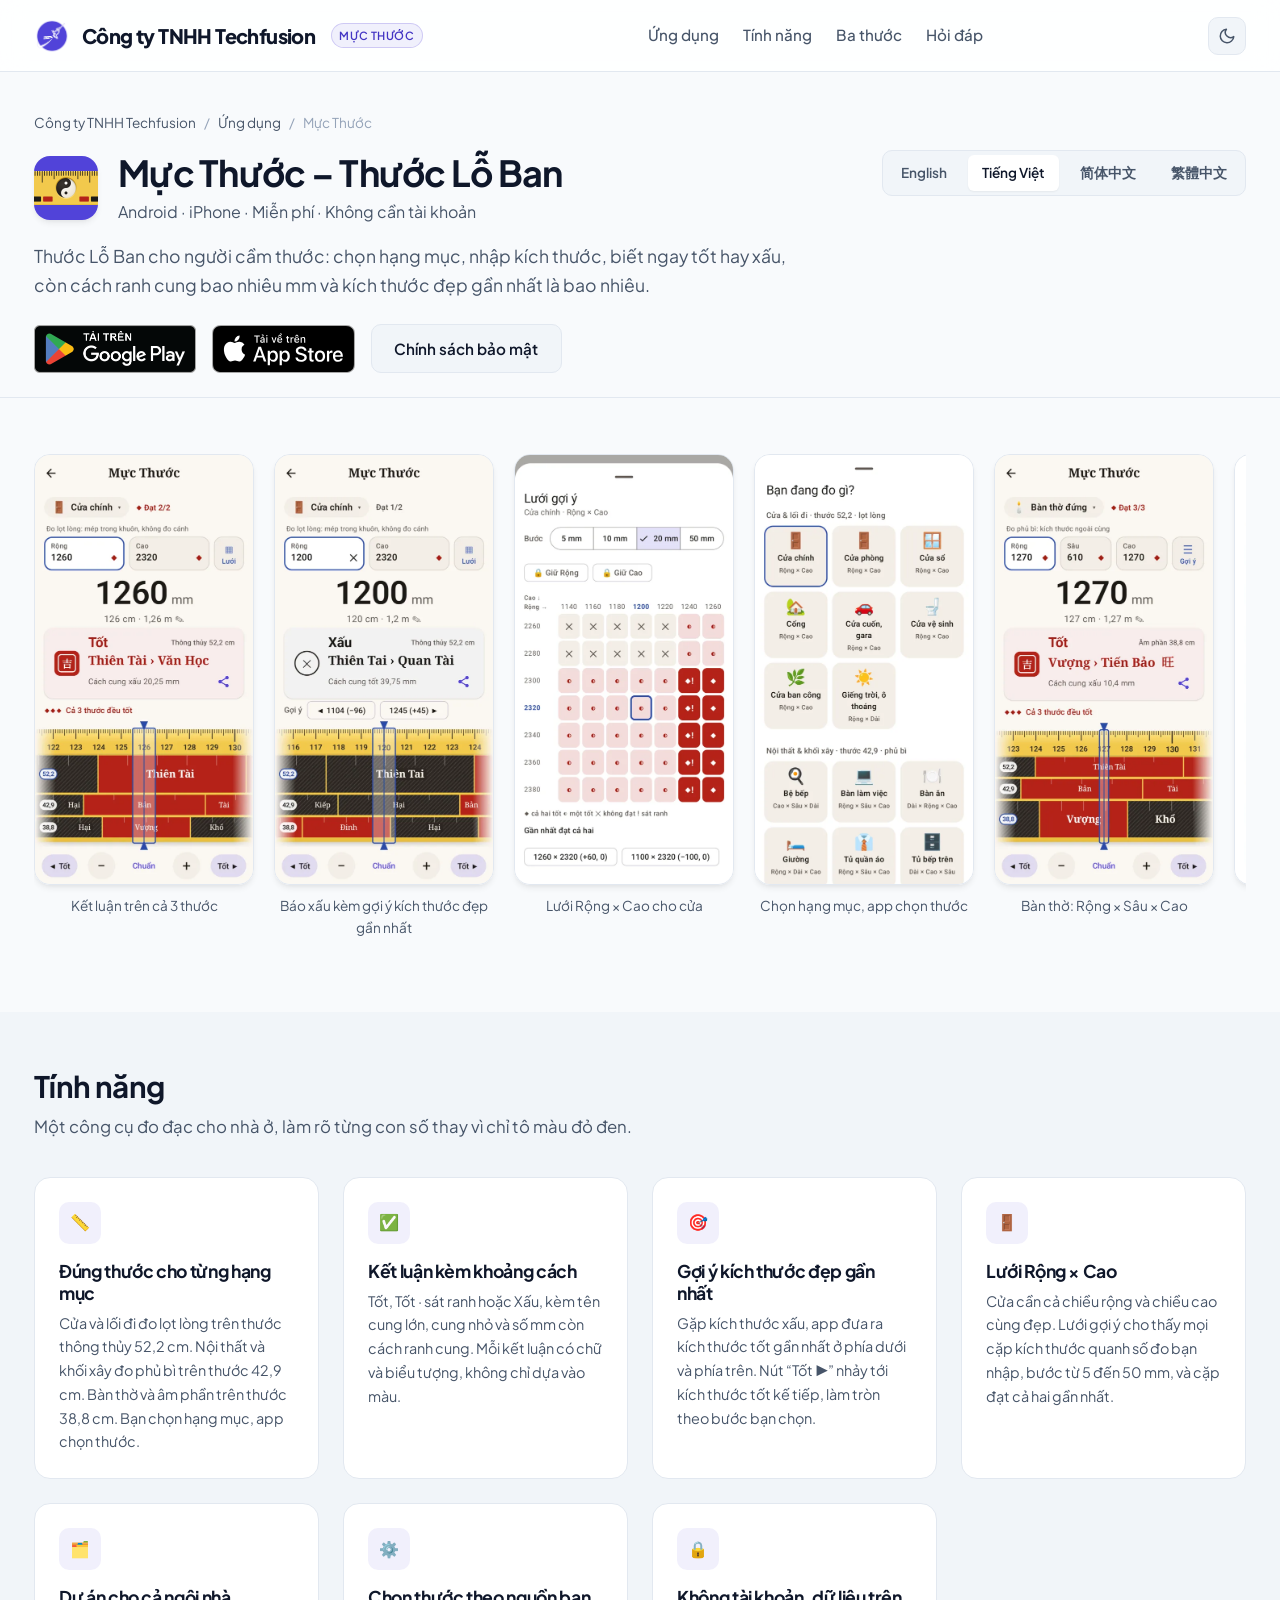
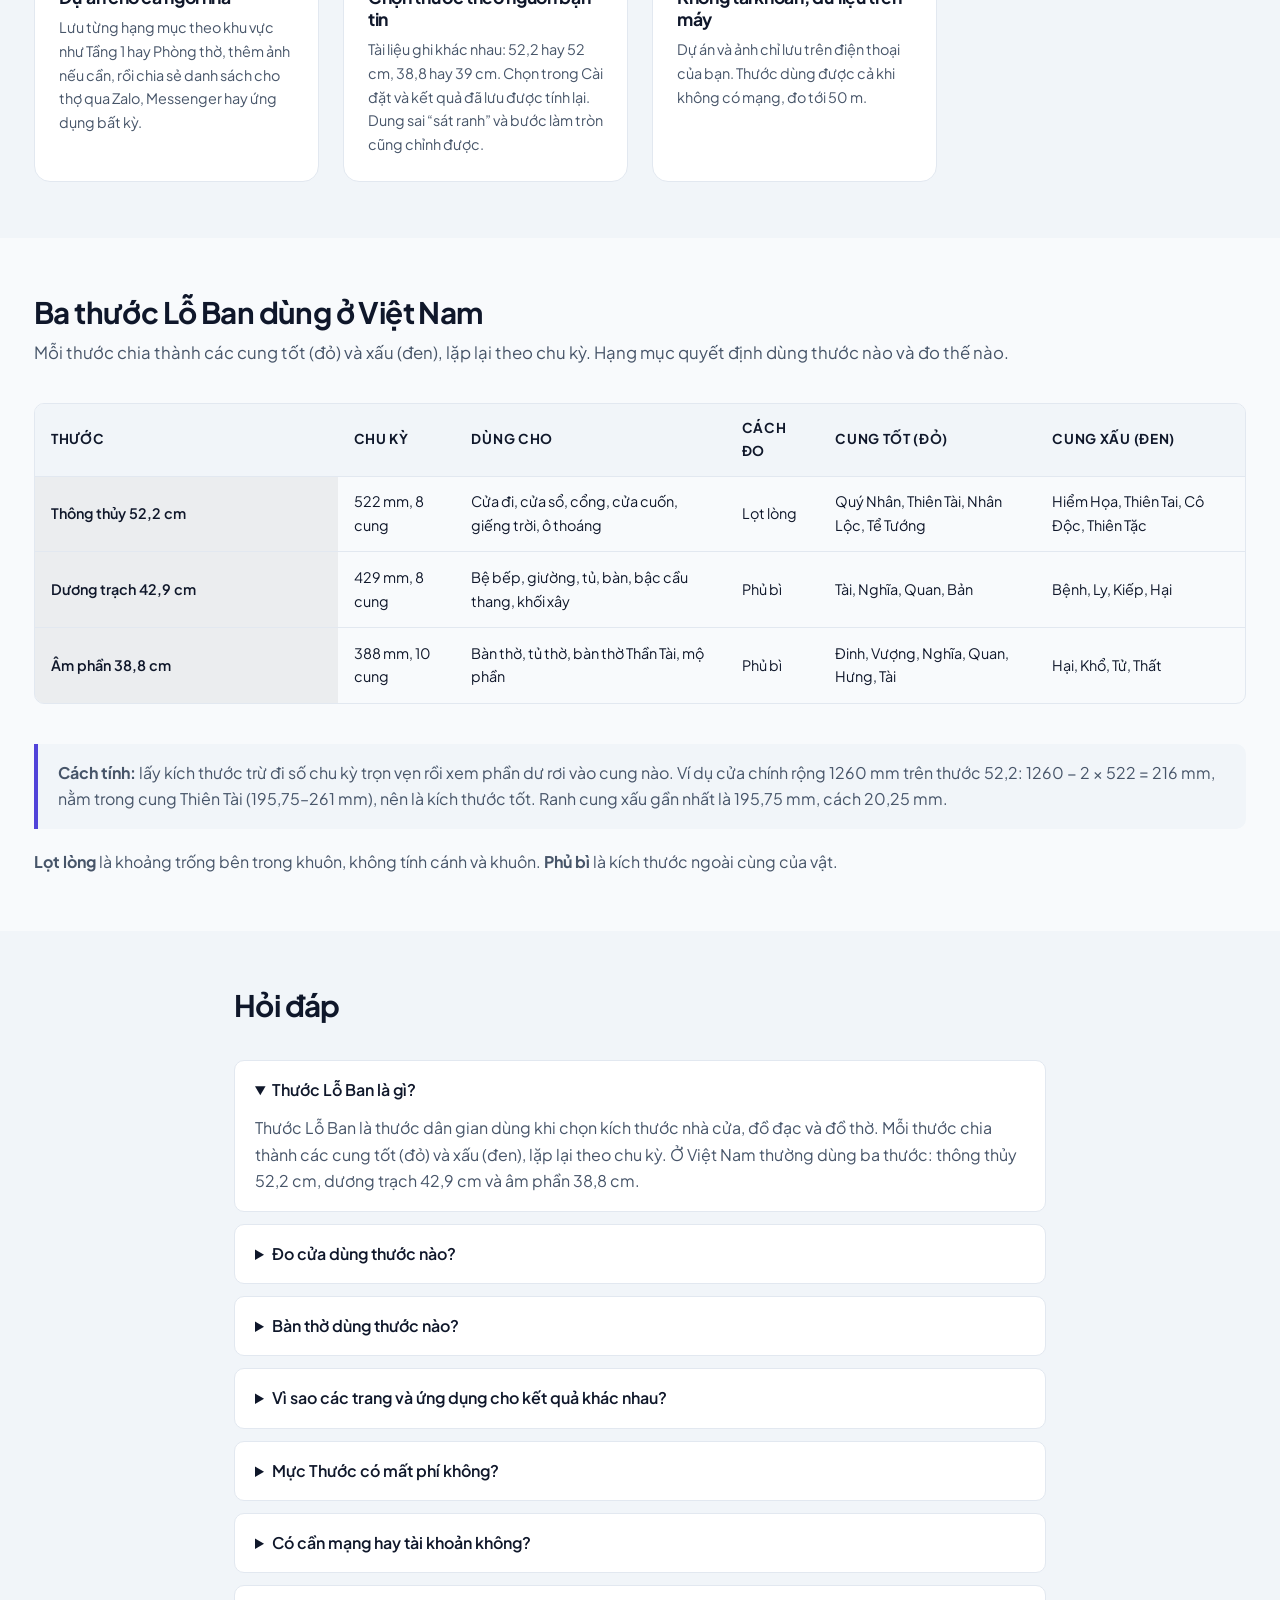
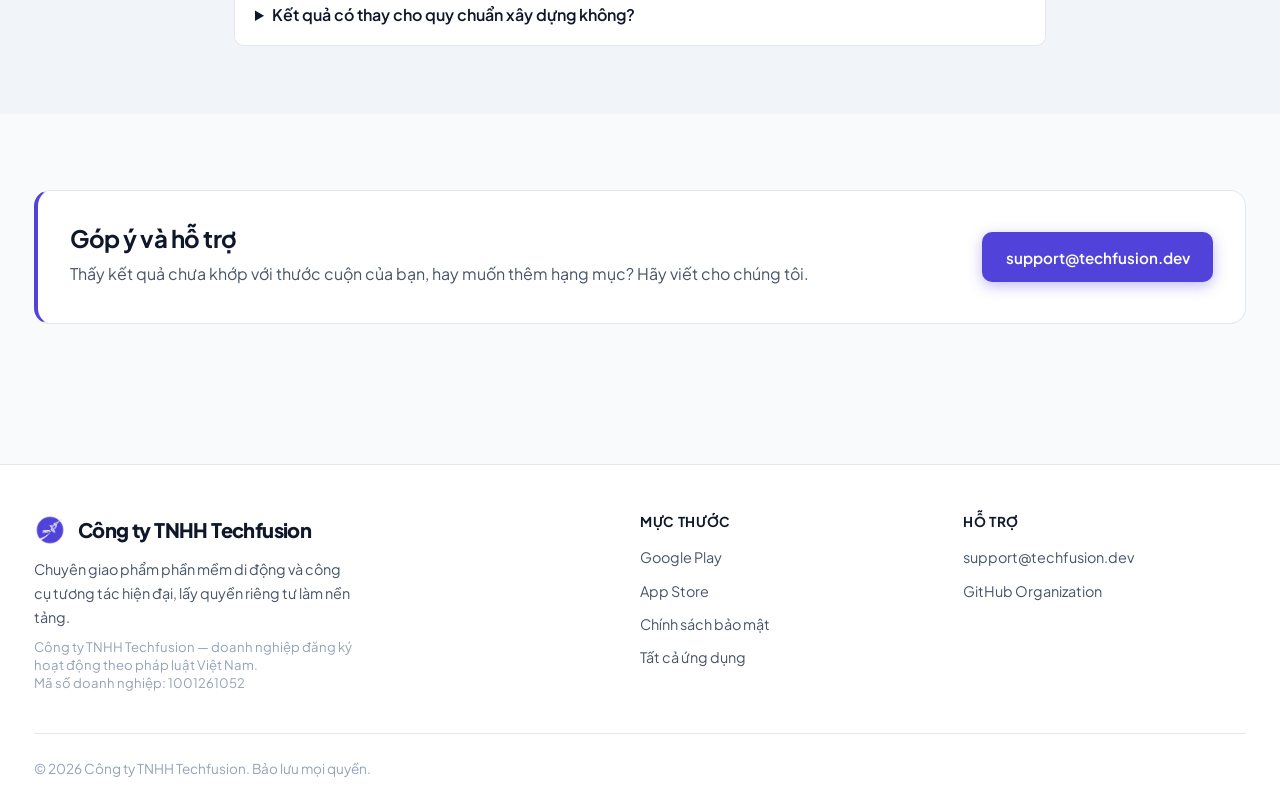
==== commit 9fc0f8b8: "feat: legal company name per language + services pages Registered name is now language-correct every" ====
--- a/muc-thuoc/index.html
+++ b/muc-thuoc/index.html
@@ -49,7 +49,7 @@
       "https://tf.io.vn/assets/muc-thuoc/grid.webp"
     ],
     "offers": { "@type": "Offer", "price": "0", "priceCurrency": "VND" },
-    "publisher": { "@type": "Organization", "name": "Techfusion Ltd", "url": "https://tf.io.vn/", "email": "support@techfusion.dev" }
+    "publisher": { "@type": "Organization", "name": "Công ty TNHH Techfusion", "url": "https://tf.io.vn/", "email": "support@techfusion.dev" }
   }
   </script>
   <script type="application/ld+json">
@@ -123,9 +123,9 @@
   <!-- Site Navigation Header -->
   <header class="site-header">
     <div class="container header-inner">
-      <a href="../index.html" class="brand" aria-label="Techfusion Ltd Home">
-        <img src="../assets/logo.png" class="brand-logo" alt="Techfusion Ltd Logo" width="36" height="36">
-        <span class="brand-text">Techfusion Ltd</span>
+      <a href="../index.html" class="brand" aria-label="Trang chủ Công ty TNHH Techfusion">
+        <img src="../assets/logo.png" class="brand-logo" alt="Logo Công ty TNHH Techfusion" width="36" height="36">
+        <span class="brand-text">Công ty TNHH Techfusion</span>
         <span class="brand-badge">Mực Thước</span>
       </a>
 
@@ -167,7 +167,7 @@
       <div class="container">
 
         <nav class="breadcrumb" aria-label="Breadcrumb">
-          <a href="../index.html">Techfusion Ltd</a>
+          <a href="../index.html">Công ty TNHH Techfusion</a>
           <span>/</span>
           <a href="../index.html#apps">Ứng dụng</a>
           <span>/</span>
@@ -400,12 +400,12 @@
       <div class="footer-inner">
         <div class="footer-brand">
           <div class="brand" style="margin-bottom: 0.75rem;">
-            <img src="../assets/logo.png" class="brand-logo" alt="Techfusion Ltd Logo" width="32" height="32">
-            <span class="brand-text">Techfusion Ltd</span>
-          </div>
-          <p>Delivering modern, privacy-focused mobile software applications and interactive tools.</p>
+            <img src="../assets/logo.png" class="brand-logo" alt="Logo Công ty TNHH Techfusion" width="32" height="32">
+            <span class="brand-text">Công ty TNHH Techfusion</span>
+          </div>
+          <p>Chuyên giao phẩm phần mềm di động và công cụ tương tác hiện đại, lấy quyền riêng tư làm nền tảng.</p>
           <p style="font-size: 0.82rem; color: var(--text-muted); margin-top: 0.5rem; line-height: 1.4;">
-            Techfusion Ltd is a registered business under the laws of Vietnam.<br>Company number: 1001261052
+            Công ty TNHH Techfusion — doanh nghiệp đăng ký hoạt động theo pháp luật Việt Nam.<br>Mã số doanh nghiệp: 1001261052
           </p>
         </div>
 
@@ -420,7 +420,7 @@
         </div>
 
         <div>
-          <h4 class="footer-heading">Support</h4>
+          <h4 class="footer-heading">Hỗ trợ</h4>
           <ul class="footer-links">
             <li><a href="mailto:support@techfusion.dev">support@techfusion.dev</a></li>
             <li><a href="https://github.com/techfusionltd" target="_blank" rel="noopener">GitHub Organization</a></li>
@@ -429,7 +429,7 @@
       </div>
 
       <div class="footer-bottom">
-        <div>&copy; 2026 Techfusion Ltd. All rights reserved.</div>
+        <div>&copy; 2026 Công ty TNHH Techfusion. Bảo lưu mọi quyền.</div>
       </div>
     </div>
   </footer>
--- a/css/style.css
+++ b/css/style.css
@@ -481,6 +481,14 @@
   word-break: break-word;
 }
 
+.app-title a {
+  color: inherit;
+}
+
+.app-title a:hover {
+  color: var(--accent-primary);
+}
+
 .app-pkg {
   font-size: 0.8rem;
   color: var(--text-muted);
@@ -1008,9 +1016,11 @@
     padding: 1.5rem;
   }
 
-  /* Header: brand and theme toggle on top, the links below (wrapping when they don't fit) */
+  /* Brand + theme toggle on top, the links below (wrapping when they don't fit).
+     The badge drops to its own line when the (long) company name leaves no room,
+     so the header never overflows sideways. */
   :root {
-    --header-height: 132px; /* anchor scroll offset: the homepage header is the tallest, with its links on two lines */
+    --header-height: 156px; /* anchor scroll offset: the tallest header, brand badge on its own line */
   }
 
   .site-header {
@@ -1035,8 +1045,10 @@
     height: 32px;
   }
 
+  /* The legal name is long; the badge would push the theme toggle onto its
+     own row, so it only shows on wider screens. */
   .brand-badge {
-    font-size: 0.62rem;
+    display: none;
   }
 
   .site-header nav {
@@ -1067,8 +1079,8 @@
 }
 
 @media (max-width: 340px) {
-  .brand-badge {
-    display: none;
+  .brand-text {
+    font-size: 0.95rem;
   }
 }
 
@@ -1102,3 +1114,527 @@
 .app-muc-thuoc .btn-primary:hover {
   box-shadow: 0 6px 20px rgba(81, 67, 217, 0.45);
 }
+
+/* ==========================================================================
+   Home page redesign (Vietnamese corporate layout)
+   ========================================================================== */
+
+/* Hero: copy on the left, company registration card on the right */
+.hero-split {
+  display: grid;
+  grid-template-columns: minmax(0, 1.15fr) minmax(0, 0.85fr);
+  gap: 3rem;
+  align-items: center;
+  position: relative;
+  z-index: 1;
+}
+
+.hero-copy {
+  text-align: left;
+}
+
+.hero-split .hero-title {
+  font-size: 3.25rem;
+}
+
+.hero-split .hero-subtitle {
+  max-width: 34rem;
+  margin-bottom: 2rem;
+}
+
+.hero-split .hero-actions {
+  justify-content: flex-start;
+}
+
+/* Company registration card */
+.company-card {
+  background-color: var(--bg-secondary);
+  border: 1px solid var(--border-subtle);
+  border-radius: var(--radius-lg);
+  padding: 1.75rem;
+  box-shadow: var(--shadow-md);
+}
+
+.company-card-head {
+  display: flex;
+  align-items: center;
+  gap: 1rem;
+  padding-bottom: 1.25rem;
+  margin-bottom: 1.25rem;
+  border-bottom: 1px solid var(--border-subtle);
+}
+
+.company-card-logo {
+  width: 44px;
+  height: 44px;
+  border-radius: 50%;
+  object-fit: contain;
+  flex-shrink: 0;
+}
+
+.company-card-eyebrow {
+  font-size: 0.72rem;
+  text-transform: uppercase;
+  letter-spacing: 0.08em;
+  color: var(--text-muted);
+  margin: 0;
+}
+
+.company-card-name {
+  font-size: 1.15rem;
+  font-weight: 800;
+  color: var(--text-primary);
+  letter-spacing: -0.02em;
+  margin: 0;
+}
+
+.company-fields {
+  display: flex;
+  flex-direction: column;
+  gap: 0.9rem;
+}
+
+.company-field dt {
+  font-size: 0.78rem;
+  text-transform: uppercase;
+  letter-spacing: 0.05em;
+  color: var(--text-muted);
+  margin-bottom: 0.15rem;
+}
+
+.company-field dd {
+  display: flex;
+  align-items: center;
+  gap: 0.4rem;
+  font-size: 0.98rem;
+  font-weight: 600;
+  color: var(--text-primary);
+}
+
+.company-field-mono {
+  font-family: var(--font-mono);
+  letter-spacing: 0.02em;
+}
+
+/* Key figures strip */
+.stats-strip {
+  border-top: 1px solid var(--border-subtle);
+  border-bottom: 1px solid var(--border-subtle);
+  background-color: var(--bg-secondary);
+}
+
+.stats-grid {
+  display: grid;
+  grid-template-columns: repeat(4, 1fr);
+  gap: 1rem;
+  padding-top: 1.75rem;
+  padding-bottom: 1.75rem;
+}
+
+.stat-item {
+  display: flex;
+  flex-direction: column;
+  align-items: center;
+  text-align: center;
+  gap: 0.2rem;
+}
+
+.stat-value {
+  font-size: 2.25rem;
+  font-weight: 800;
+  line-height: 1.1;
+  letter-spacing: -0.03em;
+  background: linear-gradient(135deg, var(--accent-primary) 0%, var(--accent-secondary) 100%);
+  -webkit-background-clip: text;
+  background-clip: text;
+  color: transparent;
+}
+
+.stat-label {
+  font-size: 0.85rem;
+  color: var(--text-secondary);
+}
+
+/* Section header with search field */
+.section-header-split {
+  display: flex;
+  justify-content: space-between;
+  align-items: flex-end;
+  flex-wrap: wrap;
+  gap: 1.25rem;
+}
+
+.header-narrow {
+  max-width: 680px;
+  margin-left: auto;
+  margin-right: auto;
+}
+
+.project-search {
+  min-width: 260px;
+  flex: 1 1 260px;
+  max-width: 340px;
+}
+
+.project-search input {
+  width: 100%;
+  padding: 0.65rem 1rem;
+  border-radius: var(--radius-md);
+  border: 1px solid var(--border-subtle);
+  background: var(--bg-surface);
+  color: var(--text-primary);
+  font-family: inherit;
+  font-size: 0.9rem;
+}
+
+.project-search input::placeholder {
+  color: var(--text-muted);
+}
+
+.project-search input:focus {
+  outline: none;
+  border-color: var(--border-focus);
+  box-shadow: 0 0 0 3px var(--accent-glow);
+}
+
+/* Project cards */
+.projects-section {
+  padding-top: 4rem;
+}
+
+.project-card {
+  gap: 0;
+}
+
+.project-card-top {
+  display: flex;
+  align-items: center;
+  justify-content: space-between;
+  gap: 0.75rem;
+  margin-bottom: 1.25rem;
+}
+
+.project-index {
+  font-family: var(--font-mono);
+  font-size: 0.75rem;
+  font-weight: 600;
+  letter-spacing: 0.08em;
+  text-transform: uppercase;
+  color: var(--accent-primary);
+}
+
+.project-card-upcoming {
+  border-style: dashed;
+}
+
+.project-store-badges {
+  display: flex;
+  flex-wrap: wrap;
+  gap: 0.75rem;
+  margin-bottom: 1.5rem;
+}
+
+.project-store-badges .store-badge img {
+  height: 44px;
+}
+
+.project-actions {
+  display: flex;
+  align-items: center;
+  gap: 0.6rem;
+  flex-wrap: wrap;
+  justify-content: flex-end;
+}
+
+.app-updated {
+  font-size: 0.8rem;
+  color: var(--text-muted);
+}
+
+/* Principles section */
+.principles-section {
+  background-color: var(--bg-surface);
+}
+
+/* Contact panel */
+.contact-panel {
+  background-color: var(--bg-secondary);
+  border: 1px solid var(--border-subtle);
+  border-left: 4px solid var(--accent-primary);
+  border-radius: var(--radius-lg);
+  padding: 2.25rem;
+  display: flex;
+  justify-content: space-between;
+  align-items: center;
+  flex-wrap: wrap;
+  gap: 1.75rem;
+}
+
+.contact-copy {
+  flex: 1 1 340px;
+}
+
+.contact-title {
+  font-size: 1.5rem;
+  margin-bottom: 0.5rem;
+}
+
+.contact-text {
+  margin-bottom: 0.5rem;
+}
+
+.contact-meta {
+  font-size: 0.85rem;
+  color: var(--text-muted);
+  margin: 0;
+}
+
+.contact-meta strong {
+  color: var(--text-secondary);
+  font-family: var(--font-mono);
+}
+
+.contact-actions {
+  flex-shrink: 0;
+}
+
+.btn-lg {
+  padding: 0.85rem 1.6rem;
+  font-size: 1rem;
+}
+
+/* Footer: 4 columns on the home page (the other pages keep the 3-column default) */
+.footer-inner-wide {
+  grid-template-columns: 2fr 1fr 1fr 1fr;
+}
+
+.footer-brand-head {
+  margin-bottom: 0.75rem;
+}
+
+.footer-legal {
+  font-size: 0.82rem;
+  color: var(--text-muted);
+  margin-top: 0.5rem;
+  line-height: 1.4;
+}
+
+.footer-legal strong {
+  color: var(--text-secondary);
+  font-family: var(--font-mono);
+}
+
+/* Utilities */
+.visually-hidden {
+  position: absolute;
+  width: 1px;
+  height: 1px;
+  padding: 0;
+  margin: -1px;
+  overflow: hidden;
+  clip: rect(0, 0, 0, 0);
+  white-space: nowrap;
+  border: 0;
+}
+
+/* Copy-to-clipboard feedback badge */
+.copy-tooltip {
+  position: absolute;
+  bottom: calc(100% + 6px);
+  left: 50%;
+  transform: translateX(-50%);
+  background: var(--accent-primary);
+  color: #ffffff;
+  font-size: 0.7rem;
+  font-weight: 600;
+  padding: 0.2rem 0.45rem;
+  border-radius: var(--radius-sm);
+  white-space: nowrap;
+  pointer-events: none;
+}
+
+.copy-badge-btn {
+  position: relative;
+}
+
+.copy-badge-btn.copied {
+  color: var(--success);
+}
+
+/* Custom software development services */
+.services-section {
+  background-color: var(--bg-surface);
+}
+
+.service-grid {
+  display: grid;
+  grid-template-columns: repeat(auto-fit, minmax(300px, 1fr));
+  gap: 1.5rem;
+  margin-top: 1.5rem;
+}
+
+.service-card {
+  background-color: var(--bg-secondary);
+  border: 1px solid var(--border-subtle);
+  border-radius: var(--radius-lg);
+  padding: 1.75rem;
+  display: flex;
+  flex-direction: column;
+  gap: 0.85rem;
+  transition: border-color 0.2s ease, transform 0.2s ease;
+}
+
+.service-card:hover {
+  border-color: var(--border-focus);
+  transform: translateY(-2px);
+}
+
+.service-card-icon {
+  width: 46px;
+  height: 46px;
+  border-radius: var(--radius-md);
+  background-color: var(--badge-bg);
+  color: var(--accent-primary);
+  display: flex;
+  align-items: center;
+  justify-content: center;
+}
+
+.service-card-icon svg {
+  width: 24px;
+  height: 24px;
+}
+
+.service-card-title {
+  font-size: 1.15rem;
+  margin: 0;
+}
+
+/* Short English label under the Vietnamese heading (bilingual studio) */
+.service-card-en {
+  font-family: var(--font-mono);
+  font-size: 0.75rem;
+  letter-spacing: 0.06em;
+  text-transform: uppercase;
+  color: var(--accent-secondary);
+  margin: -0.5rem 0 0;
+}
+
+.service-card-desc {
+  font-size: 0.92rem;
+  color: var(--text-secondary);
+  margin: 0;
+}
+
+.service-card-tags {
+  display: flex;
+  flex-wrap: wrap;
+  gap: 0.5rem;
+  margin-top: auto;
+  padding-top: 0.25rem;
+}
+
+/* Delivery process steps */
+.process-grid {
+  display: grid;
+  grid-template-columns: repeat(auto-fit, minmax(220px, 1fr));
+  gap: 1.25rem;
+  margin-top: 1.5rem;
+}
+
+.process-step {
+  background-color: var(--bg-secondary);
+  border: 1px solid var(--border-subtle);
+  border-radius: var(--radius-lg);
+  padding: 1.4rem;
+}
+
+.process-num {
+  font-family: var(--font-mono);
+  font-size: 0.8rem;
+  font-weight: 600;
+  letter-spacing: 0.08em;
+  color: var(--accent-primary);
+  margin-bottom: 0.6rem;
+}
+
+.process-step h3 {
+  font-size: 1rem;
+  margin-bottom: 0.4rem;
+}
+
+.process-step p {
+  font-size: 0.88rem;
+  margin: 0;
+}
+
+/* Section intro line that pairs the Vietnamese copy with its English label */
+.bilingual-label {
+  font-family: var(--font-mono);
+  font-size: 0.78rem;
+  letter-spacing: 0.08em;
+  text-transform: uppercase;
+  color: var(--accent-secondary);
+  margin: 0 0 0.6rem;
+}
+
+/* Responsive */
+@media (max-width: 1000px) {
+  .hero-split {
+    grid-template-columns: 1fr;
+    gap: 2rem;
+  }
+
+  .hero-split .hero-title {
+    font-size: 2.6rem;
+  }
+
+  .stats-grid {
+    grid-template-columns: repeat(2, 1fr);
+    row-gap: 1.75rem;
+  }
+
+  .footer-inner,
+  .footer-inner-wide {
+    grid-template-columns: 1fr 1fr;
+  }
+}
+
+@media (max-width: 640px) {
+  .hero-split .hero-title {
+    font-size: 2.15rem;
+  }
+
+  .stats-grid {
+    grid-template-columns: 1fr 1fr;
+    padding-top: 1.5rem;
+    padding-bottom: 1.5rem;
+  }
+
+  .stat-value {
+    font-size: 1.85rem;
+  }
+
+  .company-card {
+    padding: 1.35rem;
+  }
+
+  .contact-panel {
+    padding: 1.5rem;
+  }
+
+  .project-actions {
+    justify-content: flex-start;
+  }
+
+  .project-card .app-card-footer {
+    flex-direction: column;
+    align-items: flex-start;
+    gap: 0.75rem;
+  }
+
+  .footer-inner,
+  .footer-inner-wide {
+    grid-template-columns: 1fr;
+  }
+}
